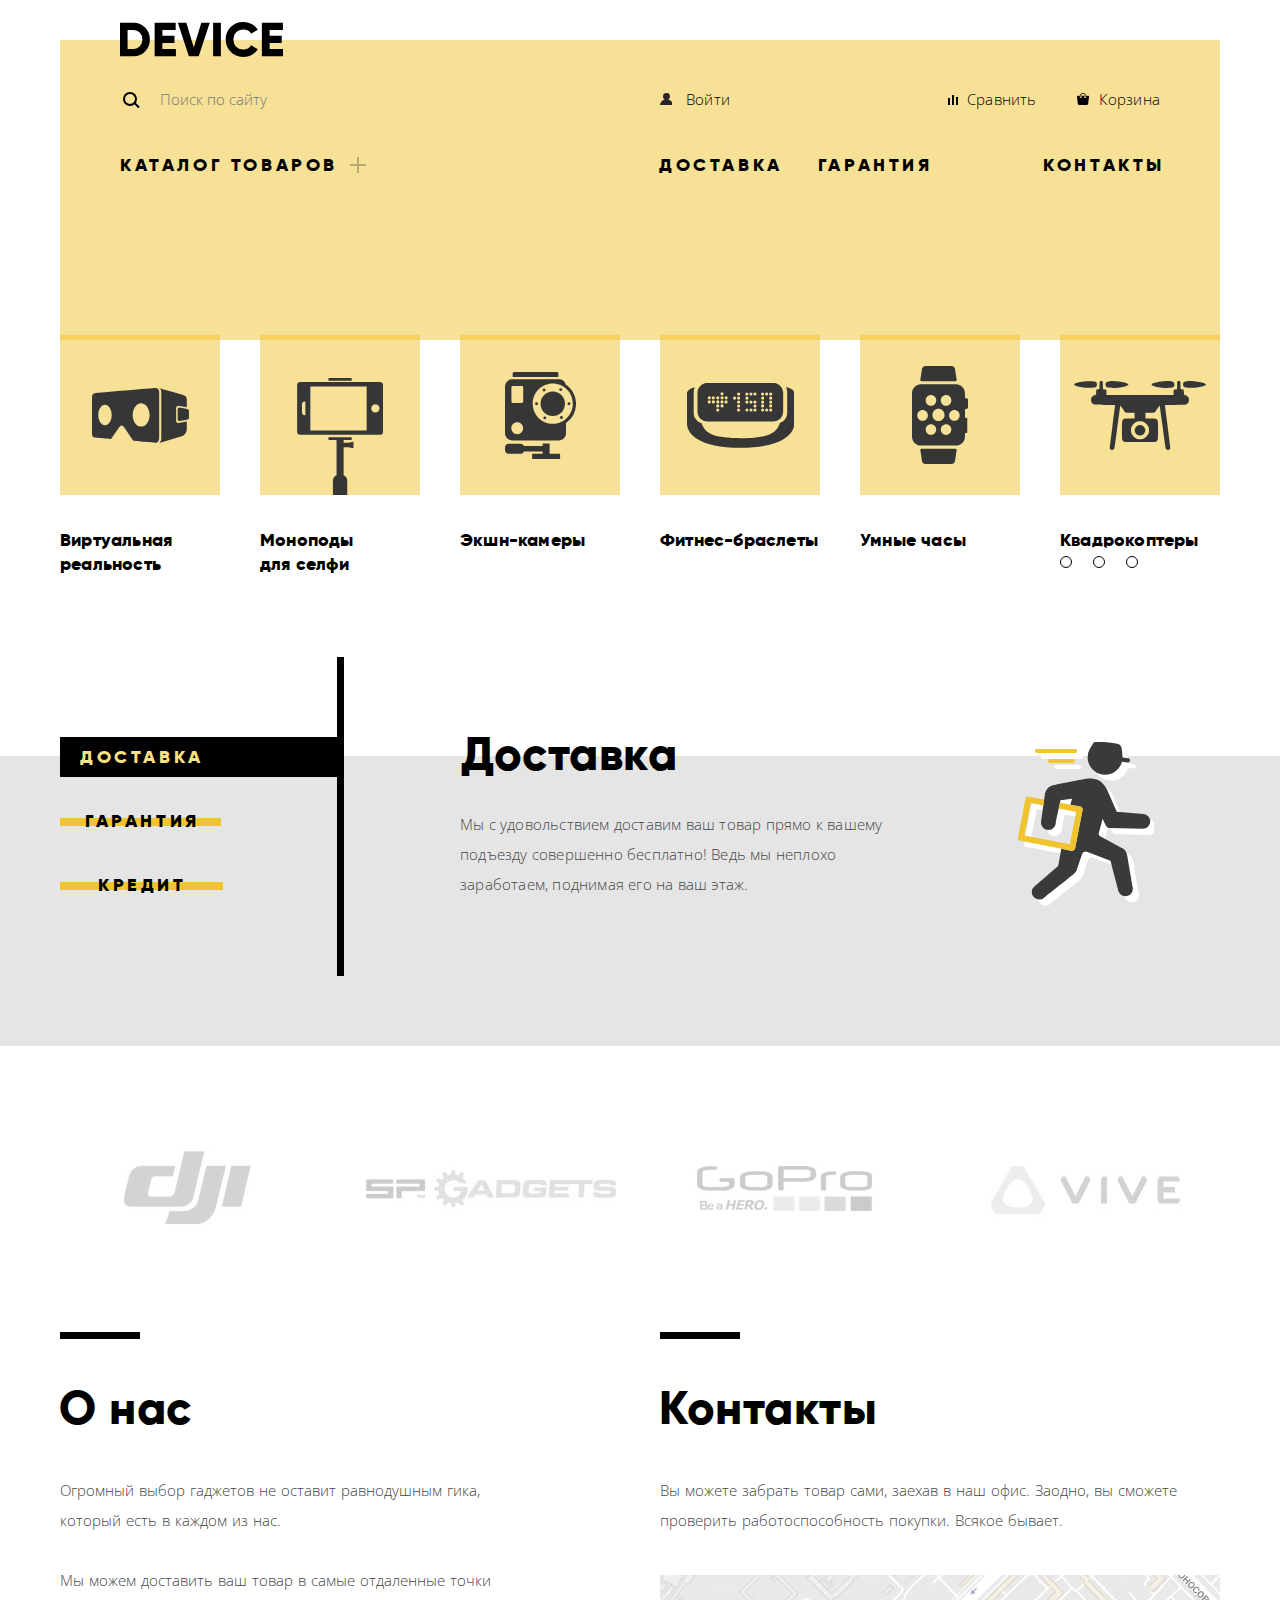
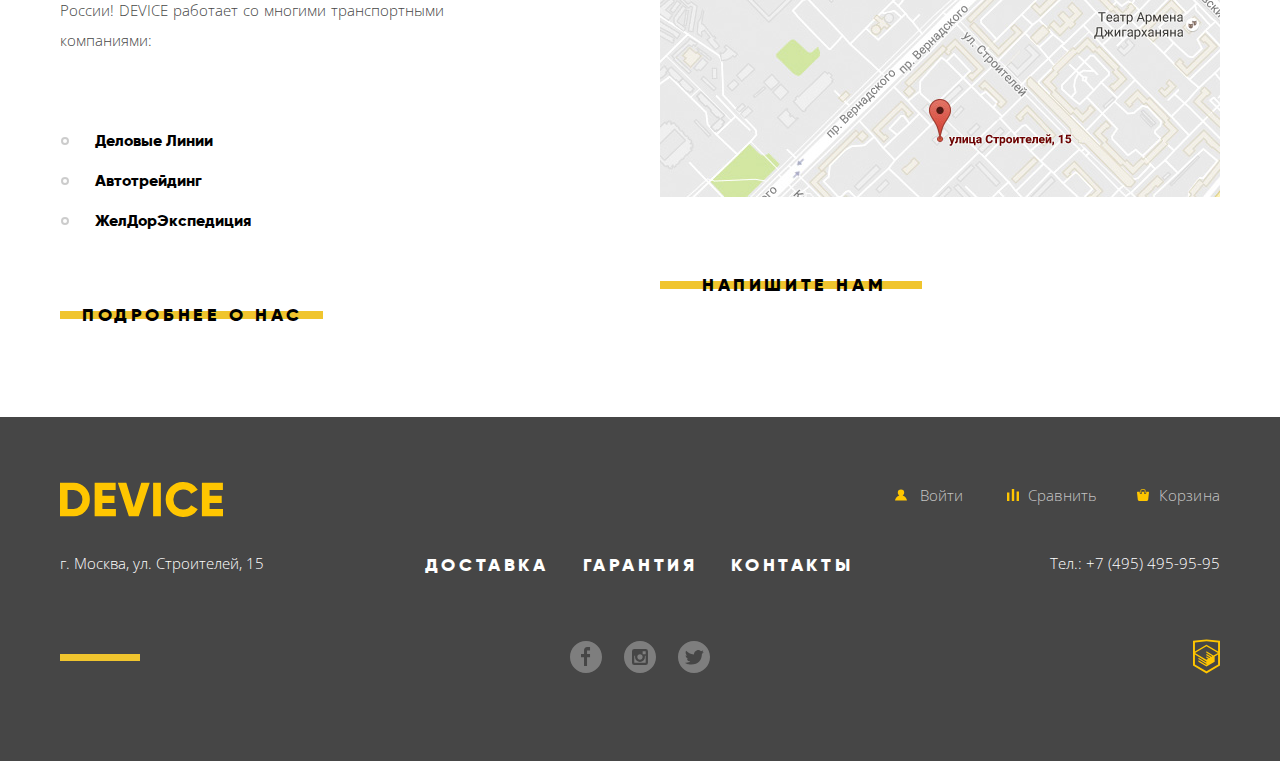
==== index.html @ 61e841ea "Начала делать второй слайдер и сломала первый" ====
<!DOCTYPE html>
<html lang="ru">

<head>
  <meta charset="utf-8">
  <title>HTML Academy: главная страница проекта Девайс</title>
  <link href="https://fonts.googleapis.com/css?family=Open+Sans:300,400&display=swap&subset=cyrillic" rel="stylesheet">
  <link href="css/normalize.css" rel="stylesheet">
  <link href="css/styles.css" rel="stylesheet">
</head>

<body>
  <!-- div-центровщик для удобства стилизации -->
  <div class="layout-container">

    <header class="main-header">
      <nav class="main-navigation">
        <!-- Логотип -->
        <a class="main-header-logo" href="index.html"><img src="img/device.svg" width="163" height="35" alt="Логотип интернет-магазина гаджетов «Девайс»"></a>

        <!-- div-оболочка для удобства стилизации -->
        <div class="navigation-container">

          <!-- Форма поиска -->
          <form class="search-form" action="https://echo.htmlacademy.ru" method="get">
            <label class="visually-hidden" for="search-site">Поиск по сайту</label>
            <input type="search" id="search-site" placeholder="Поиск по сайту">
            <button class="button-search" type="submit">Найти</button>
          </form>

          <!-- Пользовательская навигация -->
          <ul class="user-navigation-header">
            <li class="login-link-header">
                <a class="icon" href="#">Войти</a>
            </li>
            <li class="difference-header">
                <a class="icon" href="#">Сравнить</a>
            </li>
            <li class="purchases-header">
                <a class="icon" href="#">
                  Корзина
                </a>
            </li>
          </ul>
        </div>

        <!-- Навигация по каталогу -->
        <ul class="site-navigation-header drop-down-list">
          <li class="drop-down-point">
            <a href="catalog.html">Каталог товаров</a>
            <ul class="nested-list">
              <li><a href="#">Виртуальная реальность</a></li>
              <li><a href="#">Моноподы для селфи</a></li>
              <li><a href="#">Экшн-камеры</a></li>
              <li><a href="#">Фитнес-браслеты</a></li>
              <li><a href="#">Умные часы</a></li>
              <li><a href="#">Квадрокоптеры</a></li>
            </ul>
          </li>
          <li><a href="#">Доставка</a></li>
          <li><a href="#">Гарантия</a></li>
          <li><a href="#">Контакты</a></li>
        </ul>
      </nav>
    </header>
  </div>


  <main class="container">

      <h1 class="visually-hidden">Интернет-магазина гаджетов «Девайс»</h1>

    <!-- div-центровщик для удобства стилизации -->
    <div class="layout-container ">

<!-- Слайдер специальных предложений -->
<section class="slider-special-offer">
  <h2 class="visually-hidden">Специальные предложения</h2>
  <input class="visually-hidden" type="radio" id="product-1" name="toggle" checked>
  <input class="visually-hidden" type="radio" id="product-2" name="toggle">
  <input class="visually-hidden" type="radio" id="product-3" name="toggle">
  <!-- Переключатели слайдов -->
      <div class="label-controls">
        <label class="slider-controls-item slider-controls-item--1 active" for="product-1"></label>
        <label class="slider-controls-item slider-controls-item--2" for="product-2"></label>
        <label class="slider-controls-item slider-controls-item--3" for="product-3"></label>
      </div>

  <ul class="slider-slides">
      <li class="slider-item">
        <div class="monopod-container">
          <h3 class="visually-hidden">Специальное предложение - монопод</h3>
          <p class="name-offer">
            Делай селфи,<br>
            как Бен Стиллер!
          </p>
          <p>
            Самая длинная палка для селфи доступна в нашем магазине. Восемь (Восемь, Карл!) метров длиной и весом всего 5 килограмм.
          </p>
          <a class="button" href="#">Подробнее</a>
          <table class="table-container">
            <tr class="value">
              <td>8,5 м</td>
              <td>5 кг</td>
              <td>Карбон</td>
            </tr>
            <tr class="identification">
              <td>Длина палки</td>
              <td>Вес палки</td>
              <td>Материал</td>
            </tr>
          </table>
        </div>
          <img src="img/slider-1.png" width="384" height="486" alt="Монопод">
        </li>

        <li class="slider-item">
          <div class="fitness-bracelet-container">
          <h3 class="visually-hidden">Специальное предложение - фитнес-браслет</h3>
          <p class="name-offer">
            Худеем<br>
            правильно!
          </p>
          <p>
            Мотивирующие фитнес-браслеты помогут найти в себе силы не пропускать занятия и соблюдать диету.
          </p>
            <a class="button" href="#">Подробнее</a>
          <table class="table-container">
            <tr class="value">
              <td>48 часов</td>
            </tr>
            <tr class="identification">
              <td>Без подзарядки</td>
            </tr>
          </table>
        </div>
          <img src="img/slider-2.png" width="345" height="485" alt="Фитнес-браслет">
        </li>

        <li class="slider-item">
          <div class="quadcopter-container">
            <h3 class="visually-hidden">Специальное предложение - квадрокоптер</h3>
            <p class="name-offer">
              Порхает как бабочка,
              жалит как пчела!
            </p>
            <p>
              Этот обычный, на первый взгляд, квадрокоптер оснащен мощным лазером, замаскированным под стандартную камеру.
            </p>
              <a class="button" href="#">Подробнее</a>
            <table class="table-container">
              <tr class="value">
                <td>800 м</td>
                <td>50 м</td>
              </tr>
              <tr class="identification">
                <td>Дальность полета</td>
                <td>Радиус поражения</td>
              </tr>
            </table>
          </div>
          <img src="img/slider-3.png" width="526" height="334" alt="Квадрокоптер">
        </li>
      </ul>
      </section>

      <!-- Смысловой блок каталога товаров -->
      <section class="catalog">
        <h2 class="visually-hidden">Каталог товаров</h2>
        <ul class="catalog-list">
          <li>
            <a href="#">
              <h3>Виртуальная реальность</h3>
              <span class="catalog-list-image">
              <img src="img/popular-1.svg" width="97" height="55" alt="Виртуальная реальность">
              </span>
            </a>
          </li>
          <li>
            <a href="#">
            <h3>Моноподы для&nbsp;селфи</h3>
            <span class="catalog-list-image catalog-list-image-monopod">
            <img src="img/popular-2.svg" width="86" height="117" alt="Моноподы для селфи">
            </span>
          </a>
          </li>
          <li>
            <a href="#">
            <h3>Экшн-камеры</h3>
            <span class="catalog-list-image">
            <img src="img/popular-3.svg" width="71" height="87" alt="Экшн-камеры">
            </span>
          </a>
          </li>
          <li>
            <a href="#">
            <h3>Фитнес-браслеты</h3>
            <span class="catalog-list-image">
            <img src="img/popular-4.svg" width="107" height="65" alt="Фитнес-браслеты">
            </span>
          </a>
          </li>
          <li>
            <a href="#">
            <h3>Умные часы</h3>
            <span class="catalog-list-image">
            <img src="img/popular-5.svg" width="56" height="98" alt="Умные часы">
            </span>
          </a>
          </li>
          <li>
            <a href="#">
            <h3>Квадрокоптеры</h3>
            <span class="catalog-list-image">
            <img src="img/poppular-6.svg" width="132" height="69" alt="Квадрокоптеры">
          </span>
          </a>
          </li>
        </ul>
      </section>
    </div>

    <!-- Слайдер предоставляемых услуг -->
    <section class="slider-service-container">
      <!-- div-центровщик для удобства стилизации -->
      <div class="layout-container">

        <h2 class="visually-hidden">Предоставляемые услуги</h2>
        <input class="visually-hidden" type="radio" id="service-1" name="toggle" checked>
        <input class="visually-hidden" type="radio" id="service-2" name="toggle">
        <input class="visually-hidden" type="radio" id="service-3" name="toggle">

        <div class="slider-service">

          <!-- Переключатели слайдов -->
          <div class="slider-buttons">
            <label for="service-1">
              <button class="button button-delivery active">
                Доставка
              </button>
            </label>
            <label for="service-2">
              <button class="button button-warranty">
                Гарантия
              </button>
            </label>
            <label for="service-3">
              <button class="button button-credit">
                Кредит
              </button>
            </label>
          </div>

          <ul class="slider-list">
            <li class="slide-service-item" id="slide1">
              <div>
                <h3>Доставка</h3>
                <p>
                  Мы с удовольствием доставим ваш товар прямо к вашему подъезду совершенно бесплатно! Ведь мы неплохо заработаем, поднимая его на ваш этаж.
                </p>
              </div>
              <img src="img/delivery.svg" width="136" height="164" alt="Доставка">
            </li>

            <li class="slide-service-item" id="slide2">
              <div>
              <h3>Гарантия</h3>
              <p>
                Если из-за возгорания купленного у нас товара у вас сгорит дом — не переживайте, мы выдадим вам новый.<br>
                Товар, не дом, конечно же.
              </p>
              </div>
              <img src="img/warranty.svg" width="171" height="194" alt="Гарантия">
            </li>

            <li class="slide-service-item" id="slide3">
              <div>
              <h3>Кредит</h3>
              <p>
                Залезть в долговую яму стало проще! Кредитные консультанты подберут для вас наиболее выгодные условия кредита. Выгодные для нашего банка, разумеется.
              </p>
              </div>
              <img src="img/credit.svg" width="156" height="186" alt="Кредит">
            </li>
          </ul>
        </div>

      </div>
    </section>

      <!-- div-центровщик для удобства стилизации -->
      <div class="layout-container">
      <!-- Смысловой блок "Логотипы" -->
      <section class="logotypes">
        <h2 class="visually-hidden">Логотипы компаний</h2>
        <ul class="logotypes-list">
          <li>
            <a href="https://www.dji.com/ru"><img src="img/logo-1.jpg" width="260" height="100" alt="Логотип DJI"></a>
          </li>
          <li>
            <a href="http://www.sp-gadgets.com/"><img src="img/logo-2.jpg" width="260" height="100" alt="Логотип SP Gadgets"></a>
          </li>
          <li>
            <a href="https://gopro.com"><img src="img/logo-3.jpg" width="260" height="100" alt="Логотип GoPro"></a>
          </li>
          <li>
            <a href="https://www.vive.com"><img src="img/logo-4.jpg" width="260" height="100" alt="Логотип VIVE"></a>
          </li>
        </ul>
      </section>

        <!-- Смысловой блок "О нас" -->
        <div class="about-us_contacts">
          <section class="about-us">
            <h2>О нас</h2>
            <p>
              Огромный выбор гаджетов не оставит равнодушным гика, который есть в каждом из нас.
            </p>
            <p class="second-paragraph">
              Мы можем доставить ваш товар в самые отдаленные точки России! DEVICE работает со многими транспортными компаниями:
            </p>
            <ul class="carrier-companies">
              <li><a href="https://www.dellin.ru/">Деловые Линии</a></li>
              <li><a href="http://autotrading.ru/">Автотрейдинг</a></li>
              <li><a href="https://www.jde.ru/">ЖелДорЭкспедиция</a></li>
            </ul>
            <a class="button" href="info.html">Подробнее о нас</a>
          </section>

          <!-- Смысловой блок "Контакты" -->
          <section class="contacts">
            <h2>Контакты</h2>
            <p>
              Вы можете забрать товар сами, заехав в наш офис. Заодно, вы сможете проверить работоспособность покупки. Всякое бывает.
            </p>
            <p class="map">
              <a href="#"><img src="img/map.jpg" width="560" height="222" alt="Адрес местоположения интернет-магазина гаджетов «Девайс»: ул. Строителей, д.15"></a>
            </p>
            <a class="button modal-button" href="#">Напишите нам</a>
          </section>
      </div>
  </div>
  </main>

  <footer class="main-footer">
    <!-- div-центровщик для удобства стилизации -->
    <div class="layout-container ">

    <!-- div-оболочка для удобства стилизации -->
    <div class="logo-user-navigation">

      <!-- Логотип -->
      <a class="main-footer-logo" href="index.html">
        <svg xmlns="http://www.w3.org/2000/svg" width="163" height="35" viewBox="0 0 163 35" fill="#ffc600">
    <defs>
        <style>
            .cls-1{fill-rule:evenodd}
        </style>
    </defs>
    <path id="_-e-logo" d="M-.151.702v33.6h13.532a15.72 15.72 0 0 0 11.72-4.824 16.458 16.458 0 0 0 4.712-11.976 16.458 16.458 0 0 0-4.712-11.976A15.723 15.723 0 0 0 13.381.702H-.151zM7.582 26.91V8.091h5.8a8.646 8.646 0 0 1 6.5 2.568 9.407 9.407 0 0 1 2.489 6.84 9.406 9.406 0 0 1-2.489 6.84 8.642 8.642 0 0 1-6.5 2.568h-5.8zm34.8-5.952h12.082v-7.3H42.378V8.091h13.291V.702H34.645v33.6H55.91V26.91H42.378v-5.952zm36.343 13.344L89.744.702h-8.458l-7.491 24.72L66.304.702h-8.457l11.019 33.6h9.859zm14.4 0h7.733V.702h-7.733v33.6zm38.615-1.416a15.506 15.506 0 0 0 6.041-5.688l-6.67-3.84a7.482 7.482 0 0 1-3.165 3.024 9.87 9.87 0 0 1-4.664 1.1 9.595 9.595 0 0 1-7.177-2.736 9.909 9.909 0 0 1-2.682-7.248 9.909 9.909 0 0 1 2.682-7.248 9.595 9.595 0 0 1 7.177-2.736 9.897 9.897 0 0 1 4.639 1.08 7.592 7.592 0 0 1 3.19 3.048l6.67-3.84a15.873 15.873 0 0 0-6.09-5.688 17.42 17.42 0 0 0-8.409-2.088c-9.779-.272-17.797 7.691-17.591 17.472-.208 9.781 7.809 17.747 17.588 17.476a17.52 17.52 0 0 0 8.458-2.088zm17.881-11.928h12.082v-7.3h-12.085V8.091h13.29V.702h-21.023v33.6h21.265V26.91h-13.532v-5.952z" class="cls-1" data-name="-e-logo"/>
</svg>
      </a>

      <!-- Пользовательская навигация -->
      <ul class="user-navigation-footer">
        <li class="login-link-footer">
            <a class="log-in" href="#">
              <svg class="user-navigation-svg login-svg" xmlns="http://www.w3.org/2000/svg" width="12" height="12" viewBox="0 0 13 12" fill="#ffc600">
            <path fill="#ffc600" d="M.032 12h12.937c-.163-2.643-2.074-4.837-4.671-5.543a3.47 3.47 0 0 0 1.687-2.972 3.485 3.485 0 0 0-6.97 0c0 1.264.68 2.361 1.688 2.972C2.106 7.163.194 9.357.032 12z"/>
              </svg>
              Войти
            </a>
        </li>
        <li class="difference-footer">
            <a class="icon" href="#">
              <svg class="user-navigation-svg" xmlns="http://www.w3.org/2000/svg" width="12" height="12" viewBox="0 0 10 10" fill="#ffc600">
            <path d="M8 2h1.984v8H8zM0 3h1.984v7H0zM4 0h2v10H4z"/>
              </svg>
              Сравнить
            </a>
        </li>
        <li class="purchases-footer">
            <a class="icon" href="#">
              <svg class="user-navigation-svg" xmlns="http://www.w3.org/2000/svg" width="12" height="12" viewBox="0 0 12 12" fill="#ffc600">
              <path d="M11.864 3.017a.429.429 0 0 0-.327-.154H9.225V4.09c0 .563-.484 1.022-1.08 1.022-.594 0-1.078-.458-1.078-1.022V2.863H4.909V4.09c0 .563-.485 1.022-1.08 1.022-.595 0-1.078-.458-1.078-1.022V2.863H.438a.43.43 0 0 0-.327.154.472.472 0 0 0-.108.358l.776 7.134c.015.806.642 1.455 1.411 1.455h7.595c.77 0 1.396-.649 1.411-1.455l.776-7.134a.476.476 0 0 0-.108-.358z"/>
              <path d="M3.829 4.499c.239 0 .433-.184.433-.409V1.84c0-.632.672-1.022 1.295-1.022h1.079c.655 0 1.078.401 1.078 1.022v2.25c0 .225.194.409.431.409.239 0 .433-.184.433-.409V1.84C8.577.773 7.761 0 6.636 0H5.557c-1.19 0-2.159.826-2.159 1.84v2.25c0 .225.194.409.431.409z"/>
              </svg>
              Корзина
            </a>
        </li>
      </ul>
    </div>

    <!-- div-оболочка для удобства стилизации -->
    <div class="address-site-navigation-call">

      <!-- Адрес организации -->
      <address class="address">
        г. Москва, ул. Строителей, 15
      </address>

      <!-- Навигация по каталогу -->
      <ul class="site-navigation-footer">
        <li><a href="#">Доставка</a></li>
        <li><a href="#">Гарантия</a></li>
        <li><a href="#">Контакты</a></li>
      </ul>

      <!-- Телефон организации -->
      <p class="call">
        <a href="tel:+74954959595">Тел.: +7 (495) 495-95-95</a>
      </p>
    </div>

    <!-- div-оболочка для удобства стилизации -->
    <div class="social-copyright">
      <!-- Социальные сети -->
      <div class="footer-social">
        <ul class="footer-social-list">
          <li><a class="social-button" href="#"><img src="img/fb.svg" width="32" height="32" alt="Facebook"></a></li>
          <li><a class="social-button" href="#"><img src="img/inst.svg" width="32" height="32" alt="Instagram"></a></li>
          <li><a class="social-button" href="#"><img src="img/tw.svg" width="32" height="32" alt="Twitter"></a></li>
        </ul>
      </div>

      <!-- Ссылка на HTML Academy -->
  <a class="footer-htmlacademy" href="https://htmlacademy.ru/intensive/htmlcss">
      <svg xmlns="http://www.w3.org/2000/svg" width="27" height="35" viewBox="0 0 26.943 34.09" fill="#ffc600">
        <path d="M13.62.017L13.472 0 0 1.412v24.661l13.473 8.017 13.43-7.99.042-.025V1.412L13.62.017zm11.399 12.11L13.495 5.334l-.001-.104-.087.05-.088-.056v.109L1.925 12.118V3.147l11.548-1.212L25.02 3.147v8.98zm-11.614-5.34L24.923 13.5l-4.479 2.64-7.093-4.221-.014 1.415 5.904 3.513-.86.507-5.03-2.992-.014 1.415 3.827 2.275-.782.523-3.031-1.787-.014 1.413 1.853 1.091-1.8 1.081-11.356-6.751 11.371-6.835zm-11.48 8.34l11.411 6.791.016 1.044-7.942-4.728-.015 1.416 7.979 4.795.018 1.076-7.973-4.74-.013 1.414 8.021 4.822.046.025 8.143-4.872-.011-5.177 3.415-2.036v10.021L13.472 31.85 1.925 24.979v-9.852z"/>
    </svg>
  </a>
</div>

</div>
</footer>

<!-- Форма модального окна (Обратная связь) -->
<section class="modal modal-write-us">
  <h2 class="visually-hidden">Обратная связь</h2>
  <form action="https://echo.htmlacademy.ru" method=post>

    <!-- div-контейнер для удобства стилизации -->
    <div class="container-name-email">
      <p class="user-name">
        <label for="write-name">
          Ваше имя:
        </label>
        <input  class="user-name-modal" type="text" name="user-name" id="write-name" placeholder="Имя Фамилия">
      </p>
      <p class="email">
        <label for="write-email">
          Ваш e-mail:
        </label>
        <input class="email-modal" type="email" name="email" id="write-email" placeholder="email@example.com">
      </p>
    </div>

    <p class="message">
      <label for="write-message">
        Текст письма:
      </label>
        <textarea class="message-to-us" name="message" id="write-message" rows="7" cols="50" placeholder="В свободной форме"></textarea>
    </p>

    <button class="button" type="submit">Отправить</button>
  </form>
  <button class="modal-close" type="button">Закрыть</button>
</section>

<!-- Форма модального окна (Карта) -->
<section class="modal modal-map">
  <h2 class="visually-hidden">Как до нас добраться</h2>
    <iframe src="https://www.google.com/maps/embed?pb=!1m18!1m12!1m3!1d2249.1123749473677!2d37.527429316086916!3d55.68703400452979!2m3!1f0!2f0!3f0!3m2!1i1024!2i768!4f13.1!3m3!1m2!1s0x46b54cf65f5c8955%3A0x694710ccd55501e!2z0YPQuy4g0KHRgtGA0L7QuNGC0LXQu9C10LksIDE1LCDQnNC-0YHQutCy0LAsIDExOTMxMQ!5e0!3m2!1sru!2sru!4v1560695525109!5m2!1sru!2sru" width="960" height="559" style="border:0" allowfullscreen>
    </iframe>
  <button class="modal-close" type="button">Закрыть</button>
</section>

<script src="js/script.js"></script>

</body>

</html>
---- css/styles.css ----
/* Подключение нестандартных шрифтов */
@font-face {
  font-family: 'Gilroy';
  font-weight: 800;
  font-style: normal;
  src: local('Gilroy'),
       url('../fonts/gilroyextrabold.woff2') format('woff2'),
       url('../fonts/gilroyextrabold.woff') format('woff');
}

@font-face {
  font-family: 'Gilroy';
  font-weight: 300;
  font-style: normal;
  src: local('Gilroy'),
       url('../fonts/gilroylight.woff2') format('woff2'),
       url('../fonts/gilroylight.woff') format('woff');
}

/* Сеточная стилизация шапки сайта */
.layout-container {
  position: relative;

  margin: 0 auto;
  padding: 0 20px;

  width: 1160px;
}

/* Стилизация градиента */
.main-catalog {
  position: relative;
}

.main-catalog:before {
  content: '';

  display: block;
  position: absolute;
  top: 0px;
  left: 0;
  z-index: -1;

  height: 100%;
  width: 36.7%;

  background-image: linear-gradient(to bottom, #d9d9d9 0%, #d9d9d9 71px, #ebebeb 71px, #ebebeb 100%);
}

.main-catalog:after {
  content: '';

  display: block;
  position: absolute;
  top: 0px;
  left: 36.7%;
  z-index: -1;

  height: 71px;
  width: 63.3%;

  background: #ebebeb;
}

.main-header {
  margin-top: 40px;

  background-color: rgba(94%, 77%, 18%, 0.5);
}

.main-navigation {
  position: relative;

  padding-top: 36px;
  padding-left: 60px;
  padding-right: 55px;
}

/* Сеточная стилизация логотипа */
.main-header-logo {
  position: absolute;
  top: -18px;

  width: 163px;
  height: 35px;
}

.navigation-container {
  display: flex;
  justify-content: space-between;
  align-items: baseline;
}

/* Сеточная стилизация формы поиска */
.search-form {
  position: relative;

  display: flex;
  justify-content: space-between;
  align-items: baseline;

  margin-right: 76px;
  margin-bottom: 31px;
}

.search-form::before {
  position: absolute;
  top: 16px;
  left: 3px;

  content: "";

  width: 10px;
  height: 10px;
  border: 2px solid #000000;

  border-radius: 50%;
}

.search-form::after {
  position: absolute;
  top: 28px;
  left: 13px;

  content: "";

  width: 7px;
  height: 2px;
  background-color: #000000;

  transform: rotate(45deg);
}

.search-form input[type="search"] {
  display: inline-block;
  vertical-align: baseline;

  padding: 6px 0 6px 40px;

  width: 355px;
  height: 44px;
}

.search-form:focus-within .button-search {
visibility: visible;
}

/* Сеточная стилизация пользовательской навигации */
.user-navigation-header {
  display: inline-flex;
  justify-content: flex-start;

  width: 509px;

  margin: 0;
  padding: 0;

  list-style: none;
}

.difference-header {
  margin-right:auto;
}

.login-link-header {
  margin-right: 207px;
}

.catalog-header {
  margin: 0;
}

.catalog-header .log-out {
  padding-left: 15px;
}

.user-navigation-header .log-out {
  margin-right: 53px;
}

.purchases-header {
  margin-right: 5px;
}

.user-navigation-header li {
  position: relative;
}

.user-navigation-header a {
  padding-left: 30px;
}

.login-link-header::before {
  position: absolute;
  top: 9px;
  left: 4px;

  content: "";

  width: 12px;
  height: 12px;

  background-image: url("../img/user.svg");
  background-repeat: no-repeat;
  background-position: 0 0;
}

.difference-header::before {
  position: absolute;
  top: 11px;
  left: 11px;

  content: "";

  width: 12px;
  height: 12px;

  background-image: url("../img/compare.svg");
  background-repeat: no-repeat;
  background-position: 0 0;
}

.purchases-header::before {
  position: absolute;
  top: 9px;
  left: 8px;

  content: "";

  width: 12px;
  height: 12px;

  background-image: url("../img/cart.svg");
  background-repeat: no-repeat;
  background-position: 0 0;
}

/* Сеточная стилизация навигации по каталогу */
.site-navigation-header {
  display: flex;
  justify-content: flex-start;

  margin: 0;
  padding: 0;
  padding-bottom: 50px;

  list-style: none;
}

.drop-down-list {
  padding-bottom: 163px;
}

.site-navigation-header > li:first-child:hover .nested-list {
  display: flex;
}

.site-navigation-header > li {
  position: relative;
}

.site-navigation-header > li:nth-child(1) {
  margin-right: 291px;
}

.site-navigation-header > li:nth-child(2) {
  margin-right: 35px;
}

.site-navigation-header > li:nth-child(4) {
  margin-left: auto;
}

.drop-down-point {
  position: relative;

  display: inline-block;
  vertical-align: baseline;

  padding-right: 30px;
}

.drop-down-point::before {
  position: absolute;
  top: 11px;
  left: 230px;

  content: "";

  width: 16px;
  height: 2px;

  background-color: #b8a974;

  cursor: pointer;
}

.drop-down-point::after {
  position: absolute;
  top: 11px;
  left: 230px;

  content: "";

  width: 16px;
  height: 2px;

  background-color: #b8a974;
  transform: rotate(90deg);

  cursor: pointer;
}

/* Сеточная стилизация вложенного списка навигации каталога товаров*/
.nested-list {
  position: absolute;
  z-index: 6;

  display: none;
  flex-direction: column;
  align-items: flex-start;
  align-content: flex-start;
  flex-wrap: wrap;

  height: 110px;
  width: 1160px;

  margin: 0;
  margin-left: -60px;
  padding: 0;
  padding-top: 20px;
  padding-bottom: 33px;
}

.nested-list a {
  display: block;
}

.nested-list li {
  margin-left: 60px;

  width: 200px;
}

.nested-list li:nth-child(1),
.nested-list li:nth-child(2),
.nested-list li:nth-child(3) {
  margin-right: -21px;
}

.nested-list li:nth-child(4),
.nested-list li:nth-child(5) {
  margin-right: -60px;
}

.nested-list li:nth-child(6)  {
  height: 100px;
}

/* Сеточная стилизация первого слайдера главной страницы*/
.slider-special-offer {
  position: relative;

  background-color: #ffffff;
}

.slider-slides {
  padding: 0;
  margin: 0;

  list-style: none;
}

.slider-item {
  display: none;

  height: 486px;
  width: 1160px;

  position: relative;
  top: -110px;
}

.slider-item:nth-child(1) img {
  order: -1;
  flex-shrink: 0;

  padding-left: 90px;
  padding-right: 125px;
}

.slider-item:nth-child(2) img {
  order: -1;
  flex-shrink: 0;

  padding-left: 90px;
  padding-right: 139px;
}

.slider-item:nth-child(3) img {
  position: relative;
  top: 63px;
  order: -1;
  flex-shrink: 0;

  width: 526px;
  height: 334px;
  padding-left: 14px;
  padding-right: 42px;
}

.label-controls {
  position: absolute;
  top: 206px;
  right: 41px;
  z-index: 8;

  width: 160px;
  height: 18px;

  text-align: center;
  font-size: 0;
}

.label-controls label {
  position: relative;

  display: inline-block;
  vertical-align: baseline;
  width: 16px;
  height: 16px;

  border-radius: 50%;
  cursor: pointer;

  padding: 8px;
  margin-right: 1px;

  background-color: #ffffff;
}

.label-controls label::after {
  position: absolute;
  top: 10px;
  left: 10px;
  z-index: 1;

  content: "";

  width: 10px;
  height: 10px;

  background: #ffffff;
  border: 1px solid #000000;
  border-radius: 50%;
}

.label-controls .label::before {
  position: absolute;
  top: 13px;
  right: 13px;
  z-index: 2;

  content: "";

  width: 4px;
  height: 4px;

  border-radius: 50%;
  border: 1px solid #000000;
  transform: scale(0.8);
  cursor: pointer;
}

#product-1:checked ~ .slider-slides .slider-item.slider-item:nth-child(1) {
  display: flex;
}

#product-2:checked ~ .slider-slides .slider-item.slider-item:nth-child(2) {
  display: flex;
}

#product-3:checked ~ .slider-slides .slider-item.slider-item:nth-child(3) {
  display: flex;
}

#product-1:checked ~ .label-controls .slider-controls-item--1::before,
#product-2:checked ~ .label-controls .slider-controls-item--2::before,
#product-3:checked ~ .label-controls .slider-controls-item--3::before {
  position: absolute;
  top: 13px;
  right: 13px;
  z-index: 2;

  content: "";

  width: 4px;
  height: 4px;

  border-radius: 50%;
  border: 1px solid #000000;
  transform: scale(0.8);
  cursor: pointer;
}

.name-offer {
  position: relative;
  top: 30px;
  z-index: 1;

  margin-bottom: 50px;
}

.name-offer::before {
  position: absolute;
  top: -41px;

  content: "";

  width: 100px;
  height: 7px;

  background-color: #ffffff;
}

.name-offer::after {
  position: absolute;
  top: -92px;
  left: 330px;
  z-index: -1;

  content: "01";

  font-family: 'Gilroy', Arial, sans-serif;
  font-size: 179px;
  line-height: 179px;
  letter-spacing: 1.8px;
  font-weight: 800;
  color: #ffffff;
}

.slider-item:nth-child(1) .name-offer::after {
  content: "01";
}

.slider-item:nth-child(2) .name-offer::after {
  content: "02";
}

.slider-item:nth-child(3) .name-offer::after {
  content: "03";
}

.name-offer + p {
  margin-bottom: 51px;
}

.monopod-container {
  padding-left: 1px;
  padding-right: 74px;
}

.fitness-bracelet-container {
  padding-left: 26px;
  padding-right: 104px;
}

.quadcopter-container {
  padding-left: 18px;
  padding-right: 12px;
}

/* Сеточная стилизация таблицы слайдера */
.table-container {
  margin: 0;
  margin-top: 55px;
  padding: 0;

  border-collapse: collapse;
}

.table-container td {
  padding-right: 76px;
}

.table-container td:last-child {
  padding-top: 5px;
  padding-right: 0;
}

.fitness-bracelet-container .table-container {
  margin-top: 53px;
}

.quadcopter-container .table-container td:first-child {
  padding-right: 45px;
}

.quadcopter-container .table-container td:last-child {
  padding-top: 2px;
}

.quadcopter-container .identification td {
  padding-top: 5px;
}

.quadcopter-container .identification td:last-child {
  padding-top: 7px;
}

/* Сеточная стилизация блока каталога товаров */
.catalog {
  position: relative;
  top: -5px;
}

.catalog-list {
  display: flex;
  flex-wrap: wrap;

  margin: 0;
  margin-bottom: 120px;
  padding: 0;
}

.catalog-list li {
  margin-right: 40px;
  margin-bottom: 80px;
}

.catalog-list li:nth-child(6n) {
  margin-right: 0;
}

.catalog-list a {
  display: flex;
  flex-wrap: wrap;

  width: 160px;

  margin-bottom: -43px;
}

.catalog-list h3 {
  order: 1;
}

.catalog-list-image {
  display: inline-flex;
  justify-content: center;
  align-items: center;

  margin-bottom: 15px;

  width: 160px;
  height: 160px;

  background-color: rgba(94%, 77%, 18%, 0.5);
}

.catalog-list-image-monopod {
  align-items: flex-end;
}

.catalog-list-image:hover {
  background-color: #f0c52e;
}

.catalog-list-image:active {
  background-color: #f0c52e;
}

.catalog-list-image:active img {
  opacity: 0.3;
}

.catalog-list li:active h3 {
  opacity: 0.3;
}

/* Сеточная стилизация cлайдера предоставляемых услуг */
.slider-service-container {
  background-color: #e5e5e5;
}

.slider-service {
  display: flex;
  align-items: flex-start;

  padding-bottom: 43px;
  margin-bottom: 93px;
}

/* Сеточная стилизация кнопок */
.slider-buttons {
  position: relative;
  top: -19px;

  width: 284px;

  margin-right: 117px;
}

.slider-buttons::after {
  position: absolute;
  top: -80px;
  left: 277px;

  content: "";

  width: 7px;
  height: 319px;
  background-color: #000000;
}

.slider-buttons .button {
  display: block;

  padding: 8px 20px;
  margin-bottom: 24px;
}

.slider-buttons .button-warranty {
  padding-left: 25px;
  padding-right: 21px;
}

.slider-buttons .button-credit {
  padding-left: 38px;
  padding-right: 36px;
}

.button-delivery:active {
  padding-right: 133px;
}

.button-warranty:active {
  padding-right: 138px;
}

.button-credit:active {
  padding-right: 152px;
}

/* Сеточная стилизация содержимого слайдера */
.slider-list {
  width: 700px;

  margin: 0;
  padding: 0;
}

.slide-service-item {
  position: relative;

  display: none;
}

.slide-service-item:nth-child(1) {
  display: flex;
}

/* #service-1:checked ~ .slider-service #slide1 {
  display: flex;
}

#service-2:checked ~ .slider-service #slide2 {
  display: flex;
}

#service-3:checked ~ .slider-service #slide3 {
  display: flex;
} */

/* #service-1:checked ~ .slider-service label[for="service-1"] .button-delivery:active {
  padding-right: 133px;
}

#service-1:checked ~ .slider-service label[for="service-2"] .button-warranty:active {
  padding-right: 138px;
}

#service-1:checked ~ .slider-service label[for="service-3"] .button-credit:active {
  padding-right: 152px;
} */

.slider-list div {
  position: relative;
  top: -73px;

  margin: 0;
  padding: 0;
}

.slide-service-item:nth-child(1) p {
  position: relative;
  top: -16px;

  margin-left: -1px;
  padding-right: 250px;
}

.slide-service-item:nth-child(2) p {
  position: relative;
  top: -16px;

  margin-left: -1px;
  padding-right: 250px;
}

.slide-service-item:nth-child(3) p {
  position: relative;
  top: -16px;

  margin-left: -1px;
  padding-right: 270px;
}

.slide-service-item:nth-child(1) img {
  position: absolute;
  top: -14px;
  right: 7px;
}

.slide-service-item:nth-child(2) img {
  position: absolute;
  top: -39px;
  right: -12px;
}

.slide-service-item:nth-child(3) img {
  position: absolute;
  top: -39px;
  right: 11px;
}

/* Сеточная стилизация блока "Логотипы" */
.logotypes {
  margin-bottom: 100px;
}

.logotypes-list {
  display: flex;
  justify-content: space-between;

  margin: 0;
  padding: 0;
}

/* Сеточная стилизация блоков "О нас" и "Контакты" */
.about-us_contacts {
  display: flex;
  justify-content: space-between;

  margin-bottom: 90px;
}

.about-us_contacts h2 {
  position: relative;

  margin-left: -1px;
  margin-bottom: 43px;
}

.about-us_contacts h2::before {
  position: absolute;
  top: -52px;
  left: 1px;

  content: "";

  width: 80px;
  height: 7px;

  background-color: #000000;
}

.about-us {
  position: relative;

  width: 480px;
}

.contacts {
  position: relative;

  width: 560px;
}

.about-us p {
  padding-right: 20px;
  padding-bottom: 15px;
}

.about-us .second-paragraph {
  padding-right: 0;
  margin-bottom: 51px;
}

.about-us .button {
  padding-left: 22px;
  padding-right: 20px;
}

.contacts .button {
  padding-right: 36px;
}

.carrier-companies {
  margin: 0;
  margin-bottom: 62px;
  padding: 0;
  padding-left: 35px;
}

.carrier-companies li {
  position: relative;
}

.carrier-companies li::before {
  position: absolute;
  top: 16px;
  left: -34px;

  width: 4px;
  height: 4px;
  border-radius: 50%;

  content: "";

  border: 2px solid rgba(0, 0, 0, 0.2);
}

.contacts p {
  margin-bottom: 40px;
}

.contacts .map {
  padding-bottom: 27px;
}

/* Сеточная стилизация заголовка страницы каталога */
.page-title {
  padding-left: 60px;
  padding-top: 5px;

  margin-bottom: 24px;
}

/* Сеточная стилизация "хлебных крошек" страницы каталога */
.breadcrumbs {
  display: flex;

  margin: 0;
  padding: 0;
  padding-left: 60px;
  margin-bottom: 45px;
}

.breadcrumbs li {
  position: relative;

  padding-right: 35px;
}

.breadcrumbs li:last-child {
  padding-right: 0;
  padding-left: 5px;
}

.breadcrumbs a:hover {
  color: rgba(0, 0, 0, 0.6);
}

.breadcrumbs a:active {
  color: rgba(0, 0, 0, 0.1);
}

.breadcrumbs a::before {
  position: absolute;
  top: 7px;
  right: 16px;
  z-index: 2;

  width: 10px;
  height: 10px;

  content: "";

  background-color: #ffffff;
}

.breadcrumbs li:first-child a::before {
  right: 20px;
}

.breadcrumbs a::after {
  position: absolute;
  top: 0;
  right: 4px;
  z-index: 1;

  content: "";

  width: 24px;
  height: 24px;

  background-color: #ffffff;
  box-shadow: 1px 1px 0 4px #000000;
  border-radius: 50px 0 0 0;
  transform: rotate(-45deg) scale(0.17);
}

.breadcrumbs li:first-child a::after {
  right: 8px;
}


/* Общая сеточная стилизация фильтров страницы каталога */
.filters {
  width: 201px;
}

.filters legend {
  position: relative;

  margin-bottom: 35px;
}

.filters legend::before {
  position: absolute;
  top: -12px;
  left: 1px;

  content: "";
  width: 200px;
  height: 2px;
  background-color: #000000;
}

.filters ul {
  margin: 0;
  padding: 0;
}

.filters fieldset {
  margin: 0;
  margin-left: -2px;
  margin-bottom: 40px;
  padding: 0;

  border: none;
}

.filters .color {
  margin-bottom: 44px;
}

.filters .bluetooth {
  margin-bottom: 30px;
}

.filter-button {
  position: relative;
  left: -4px;
}

.color .color-list {
  margin: 0;
  padding: 0;
}

.filter-option label {
  position: relative;
  top: 1px;
  left: 43px;

  display: block;

  cursor: pointer;
}

.filter-input-checkbox + label::before {
  position: absolute;
  top: 8px;
  left: -42px;

  content: "";

  width: 19px;
  height: 19px;

  border: 2px solid #000000;
  border-radius: 10%;
}

.filter-input-checkbox:checked + label::after {
  position: absolute;
  top: 8px;
  left: -42px;

  content: "";

  width: 30px;
  height: 30px;

  background-image: url("../img/checkbox-on.svg");
  background-repeat: no-repeat;
  background-position: 0 0;
}

.filter-input-checkbox:checked.filter-input-checkbox + label::before {
  visibility: hidden;
}

.filter-option input:focus + label::before,
.filter-option input:hover + label::before,
.filter-option input:focus + label::after,
.filter-option input:hover + label::after,
.filter-input-checkbox:disabled + label,
.filter-input-checkbox:disabled + label::before,
.filter-input-checkbox:checked:disabled + label::after,
.filter-input-radio:disabled + label,
.filter-input-radio:disabled + label::before,
.filter-input-radio:checked:disabled + label::after {
  opacity: 0.6;
}

.filter-option input + label::before,
.filter-option input:focus:active + label::before,
.filter-option input:active + label::before,
.filter-option input:focus:active + label::after,
.filter-option input:active + label::after {
  opacity: 1;
}

.filter-input-radio + label::before {
  content: "";

  position: absolute;
  top: 7px;
  left: -42px;

  width: 18px;
  height: 18px;

  border: 4px solid #000000;
  border-radius: 50%;
}

.filter-input-radio:checked + label::after {
  content: "";

  position: absolute;
  top: 15px;
  left: -34px;

  width: 10px;
  height: 10px;

  background-color: #000000;
  border-radius: 50%;
}

/* Сеточная стилизация фильтра по критериям товара страницы каталога */
.filters-name {
  display: block;

  margin: 0;
  margin-bottom: 82px;
  padding: 23px 0;
}

/* Сеточная стилизация фильтра выбора стоимости страницы каталога */
.range-controls {
  position: relative;

  margin-bottom: 10px;

  background-color: #ebebeb;
}

.range-controls .scale {
  width: 196px;
  height: 2px;

  padding-left: 5px;

  background: #dbdbdb;
}

.range-controls .bar {
  width: 55%;
  height: 2px;

  background: #91c92f;
}

.range-controls .toggle {
  position: absolute;
  top: -10px;
  left: 0;

  width: 4px;
  height: 4px;
  padding: 0;

  border: 8px solid #ffffff;
  border-radius: 50%;
  background-color: #ababab;
  box-shadow: 0 2px 1px 0 #cfcfcf;

  cursor: pointer;
}

.toggle:active {
  border: 9px solid #ffffff;
}

.range-controls .toggle-min {
  left: -5px;
}

.range-controls .toggle-max {
  left: 108px;
}

.price-controls {
  font-size: 0;
}

.price-controls label {
  display: inline-flex;
  vertical-align: baseline;

  font-size: 14px;
  line-height: 24px;
  letter-spacing: normal;
  color: rgba(0, 0, 0, 0.2);

  width: 45%;
}

.price-controls input {
  width: 50px;
  margin: 0;
  padding: 0;
  margin-left: 5px;

  border: none;
  background: #f1f1f1;
}

.color legend,
.bluetooth legend {
  margin-bottom: 17px;
}

/* Сеточная стилизация сортировки товаров страницы каталога */
.catalog-container {
  Background-color: #ffffff;
}

.filter {
  display: flex;
  flex-wrap: wrap;
  align-items: baseline;

  padding: 0;
  padding-top: 23px;
  padding-bottom: 23px;

  background-color: #ebebeb;
}

.sort-name {
  margin-left: 73px;
  margin-right: 56px;
}

.sort-list {
  display: flex;
  flex-wrap: wrap;
  align-items: baseline;

  margin: 0;
  padding: 0;
}

.sort-list li {
  margin-right: 32px;
}

.sort-item a {
  color: rgba(0, 0, 0, 0.3);
}

.sort-item a:hover {
  color: rgba(0, 0, 0, 0.6);
}

.sort-item a:active {
  color: #000000;
}

.arrow-buttons {
  margin-left: auto;
}

.arrow {
  display: inline-block;
  vertical-align: baseline;
}

.button-down {
  margin-left: 15px;
}

/* Сеточная стилизация фильтра и каталога товаров страницы каталога */
.filters-catalog-container {
  display: flex;
}

.filters-container {
  padding-left: 60px;
  padding-right: 67px;

  width: 200px;
  background-color: #ebebeb;
  background-image: linear-gradient(to bottom, #d9d9d9 0%, #d9d9d9 71px, #ebebeb 71px, #ebebeb 100%);
}

.catalog-list-item {
  display: flex;
  justify-content: space-between;
  flex-wrap: wrap;

  width: 762px;

  margin: 0;
  padding: 0;
  padding-left: 72px;
  padding-top: 51px;
  margin-bottom: 7px;

  list-style: none;

  background-color: #ffffff;
}

.catalog-item {
  position: relative;

  display: flex;
  flex-direction: column;
  flex-wrap: wrap;

  margin-bottom: -8px;
}

.catalog-item-image {
  position: relative;
  order: -1;

  padding: 18px 0;
}

.catalog-item-new::before {
  position: absolute;
  z-index: 1;
  top: 66px;
  right: 39px;

  content: "new";
}

.catalog-item-new::after {
  position: absolute;
  z-index: 1;
  top: 46px;
  right: 27px;

  content: "";

  width: 57px;
  height: 57px;
  border: 2px solid rgba(0, 0, 0, 0.1);
  border-radius: 50%;
  background-color: transparent;
}

.item-container {
  position: relative;
  top: -15px;

  display: flex;
  flex-wrap: wrap;
  justify-content: space-between;
  align-items: baseline;
}

.item-container h3 {
  width: 260px;
}

.actions {
  display: none;

  position: absolute;
  top: 18px;
  left: 0;
  z-index: 8;

  width: 360px;
  height: 381px;

  background-color: rgba(238, 238, 238, 0.7);
}

.catalog-item-image:hover .actions {
  display: block;
}

.actions .buy,
.actions .liken {
  position: relative;
  top: 171px;
  left: 2px;
  z-index: 8;

  display: block;

  width: 200px;

  margin: 0 auto;
}

.actions .button {
  padding: 9px 0;
  margin-bottom: 5px;
}

/* Сеточная стилизация пагинации страницы каталога */
.pagination-list {
  display: flex;
  justify-content: space-between;
  align-items: baseline;
  flex-wrap: wrap;

  width: 762px;

  margin: 0;
  margin-left: 73px;
  margin-bottom: 77px;
  padding: 0;

  background-color: #ebebeb;
}

.pagination-item a {
  display: block;

  padding: 23px 14px;
}

.pagination-item:first-child a,
.pagination-item:last-child a {
  padding-left: 30px;
  padding-right: 30px;
}

.pagination-item:nth-child(2) {
  padding-left: 10px;
}

.pagination-item:first-child {
  margin-right: auto;
}

.pagination-item:last-child {
  margin-left: auto;
}

/* Сеточная стилизация подвала сайта */
.main-footer {
  display: flex;
  flex-direction: column;

  padding: 0 20px;
  min-width: 1160px;

  background-color: #464646;
}

/* Сеточная стилизация логотипа подвала сайта */
.logo-user-navigation {
  position: relative;

  display: flex;
  align-items: baseline;

  margin-bottom: 35px;
}

.footer-catalog-navigation {
  margin-bottom: 16px;
}

.main-footer-logo {
  position: relative;
  top: 16px;

  margin-right: auto;
}

.main-footer-logo svg:hover {
  opacity: 0.6;
}

.main-footer-logo svg:active {
  opacity: 0.3;
}

/* Сеточная стилизация пользовательской навигации подвала сайта */
.user-navigation-footer {
  display: flex;
  justify-content: flex-end;

  margin: 0;
  margin-top: 60px;
  padding: 0;

  list-style: none;
}

.footer-catalog {
  margin-top: 42px;
}

.user-navigation-footer li {
  margin-left: 40px;
}

.difference-footer {
  padding-left: 3px;
}

.user-navigation-svg {
  padding-right: 5px;
}

.login-svg {
  padding-right: 8px;
}

.footer-catalog .log-out {
  margin-left: 17px;
}

/* Сеточная стилизация адреса, навигации по каталогу и телефона подвала сайта */
.address-site-navigation-call {
  position: relative;

  display: flex;
  align-items: baseline;

  margin-bottom: 20px;
}

.address-site-navigation-call::before {
  position: absolute;
  top: 106px;

  width: 80px;
  height: 7px;

  content: "";

  background-color: #f0c52e;
}

.call {
  margin: 0;
  padding: 0;
}

.site-navigation-footer {
  position: relative;
  top: 2px;
  left: -16px;

  display: flex;
  flex-wrap: wrap;

  margin: 0 auto;
  padding: 0;
}

.site-navigation-footer li {
  padding-right: 34px;
}

.site-navigation-footer li:first-child {
  margin-left: 30px;
}

/* Сеточная стилизация социальных сетей и ссылки на HTML Academy подвала сайта */
.social-copyright {
  position: relative;
  top: -19px;

  display: flex;
  justify-content: center;

  padding-top: 60px;
  padding-bottom: 65px;
}

.footer-htmlacademy {
  position: absolute;
  right: 0;
}

.footer-social-list {
  position: relative;
  top: 2px;
  left: 2px;

  display: flex;

  margin: 0;
  padding: 0;
}

.footer-social-list li {
  padding-right: 22px;
}

.footer-social-list li:first-child {
  margin-left: 17px;
}

/* Сеточная стилизация модального окна обратной связи */
.modal {
  display: none;

  position: fixed;

  top: 50%;
  left: 50%;
  transform: translate(-50%, -50%);
  z-index: 10;

  color: #000000;

  background-color: #ffffff;
  box-shadow: 0 10px 20px rgba(0, 0, 0, 0.2) ;
}

.modal-visible {
  display: block;
}

.modal-write-us {
  width: 760px;

  padding: 56px 100px;
  margin: 0;
}

.container-name-email {
  display: flex;
  justify-content: space-between;

  width: 760px;
}

.container-name-email label,
.message label {
  margin-top: 19px;
  margin-bottom: 7px;
}

.user-name,
.email {
  display: flex;
  flex-direction: column;

  width: 360px;
}

.message {
  display: flex;
  flex-direction: column;

  margin: 0;
}

.message label {
  margin-top: 15px;
}

.modal-write-us .button {
  margin-top: 38px;
  margin-bottom: 18px;
  padding-left: 35px;
  padding-right: 33px;
}

.modal-write-us input[type="text"],
.modal-write-us input[type="email"],
.modal-write-us textarea {
  font: inherit;

  padding: 16px 20px;

  background-color: #f2f2f2;
  border: none;
}

.modal-write-us input[type="text"]:hover,
.modal-write-us input[type="email"]:hover,
.modal-write-us textarea:hover {
  background-color: #eaeaea;
}

.modal-write-us input[type="text"]:focus,
.modal-write-us input[type="email"]:focus,
.modal-write-us textarea:focus {
  background-color: #ffffff;
  outline: 2px solid #f0c52e;
}

.modal-write-us input[type="text"]:invalid,
.modal-write-us input[type="email"]:invalid,
.modal-write-us textarea:invalid {
  background-color: #f6dada;
  outline: none;
}

.modal-write-us input::-webkit-input-placeholder,
.modal-write-us input::-moz-placeholder,
.modal-write-us input:-moz-placeholder,
.modal-write-us input:-ms-input-placeholder,
.modal-write-us textarea::-webkit-input-placeholder,
.modal-write-us textarea::-moz-placeholder,
.modal-write-us textarea:-moz-placeholder,
.modal-write-us textarea:-ms-input-placeholder,
.modal-write-us input:hover::-webkit-input-placeholder,
.modal-write-us input:hover::-moz-placeholder,
.modal-write-us input:hover:-moz-placeholder,
.modal-write-us input:hover:-ms-input-placeholder,
.modal-write-us textarea:hover::-webkit-input-placeholder,
.modal-write-us textarea:hover::-moz-placeholder,
.modal-write-us textarea:hover:-moz-placeholder,
.modal-write-us textarea:hover:-ms-input-placeholder {
  color: rgba(70, 70, 70, 0.4);
}

.modal-write-us input:focus::-webkit-input-placeholder,
.modal-write-us textarea:focus::-webkit-input-placeholder {
  color: #000000;
}

/* Сеточная стилизация модального окна карты*/
.modal-map {
  width: 960px;
  height: 559px;
}

.modal-map p {
  margin: 0;
  padding: 0;
}

/* Стилизация кнопки закрытия всплывающего модального окна */
.modal-close {
  position: absolute;
  top: 22px;
  right: 22px;

  width: 55px;
  height: 55px;

  font-size: 0;

  background-color: rgba(94%, 77%, 18%, 0.5);
  border: 0;
  border-radius: 50%;

  cursor: pointer;
}

.modal-close::before,
.modal-close::after {
  position: absolute;
  top: 27px;
  left: 13px;

  content: "";

  width: 30px;
  height: 2px;

  background-color: #ffffff;
}

.modal-close::before {
  transform: rotate(45deg);
}

.modal-close::after {
  transform: rotate(-45deg);
}

.modal-close:hover {
  background-color: #f0c52e;
}

.modal-close:active {
  background-color: rgba(94%, 77%, 18%, 0.3);
}

/* ---------------------------------------------------------------------- */
body {
  margin: 0;
  padding: 0;

  font-family: 'Gilroy', 'Open Sans', Arial, sans-serif;
  font-size: 18px;
  line-height: 24px;
  font-weight: normal;
  color: #000000;

  background-color: #ffffff;
}

/* Стилизация изображений */
img {
  max-width: 100%;
  height: auto;
}

/* Стилизация ссылок */
a {
  text-decoration: none;
}

.main-navigation a,
.about-us a,
.catalog a {
  color: #000000;
}

/* Изменение состояний при наведении на ссылки */
.main-navigation a:hover,
.login-link-header:hover::before,
.difference-header:hover::before,
.purchases-header:hover::before {
  opacity: 0.6;
}

.main-navigation a:active,
.login-link-header:active::before,
.difference-header:active::before,
.purchases-header:active::before {
  opacity: 0.3;
}

/* Стили кнопок */
.button {
  position: relative;
  z-index: 1;

  font-family: 'Gilroy', Arial, sans-serif;
  font-size: 18px;
  line-height: 24px;
  letter-spacing: 3.6px;
  font-weight: 800;
  color: #000000;
  text-transform: uppercase;
  text-align: center;

  padding: 10px 42px;

  background-color: transparent;
  border: none;
}

.button::before {
  position: absolute;
  z-index: -1;
  left: 0;
  top: 17px;

  width: 100%;
  height: 8px;

  content: "";

  background-color: #f0c52e;
}

.button:hover {
  background-color: #f0c52e;
  border: none;
}

.button:active {
  color: rgba(0, 0, 0, 0.3);

  background-color: #f0c52e;
  border: none;
}

/* Стили формы поиска */
.search-form input[type="search"] {
  font-family: 'Open Sans', Arial, sans-serif;
  font-size: 15px;
  line-height: 30px;
  font-weight: 300;

  border: none;
  border-bottom: 2px solid transparent;

  background-color: transparent;
}

.search-form label {
  font-family: 'Open Sans', Arial, sans-serif;
  font-size: 15px;
  line-height: 30px;
  font-weight: 300;

  border: none;
  background-color: transparent;
}

.search-form label:active {
  font-size: 0;
}

.search-form input::-webkit-input-placeholder,
.search-form input:-ms-input-placeholder {
  color: rgba(0, 0, 0, 0.3);
}

.search-form input:hover::-webkit-input-placeholder,
.search-form input:hover:-ms-input-placeholder {
  color: rgba(0, 0, 0, 0.6);
}

.search-form input:focus::-webkit-input-placeholder,
.search-form input:focus:-ms-input-placeholder {
  color: #000000;
}

.search-form input[type="search"]:focus {
  border-bottom: 2px solid #000000;
  }

.button-search {
  visibility: hidden;

  font-family: 'Open Sans', Arial, sans-serif;
  font-size: 15px;
  line-height: 30px;
  font-weight: 300;
  letter-spacing: 0.2px;
  color: #000000;

  padding: 6px 18px;
  background-color: transparent;
  border: solid 2px #000000;
}

.search-form input[type="search"]:focus + .button-search {
  visibility: visible;
}

.button-search:hover {
  color: #ffffff;

  background-color: #000000;
}

.button-search:active {
  color: rgba(255, 255, 255, 0.3);
}

/* Стили пользовательской навигации */
.user-navigation-header {
  font-family: 'Open Sans', Arial, sans-serif;
  font-size: 15px;
  line-height: 30px;
  font-weight: 300;
  letter-spacing: 0.2px;
  color: #000000;
}

.log-out {
  opacity: 0.3;
}

/* Стили блока навигации по каталогу */
.site-navigation-header {
  font-family: 'Gilroy', Arial, sans-serif;
  font-size: 18px;
  line-height: 24px;
  letter-spacing: 3.6px;
  font-weight: 800;
  color: #000000;
  text-transform: uppercase;
}

.nested-list {
  font-family: 'Open Sans', Arial, sans-serif;
  font-size: 15px;
  line-height: 36px;
  letter-spacing: 0.2px;
  font-weight: 300;
  color: #000000;
  text-transform: none;

  list-style: none;

  background-color: #f7e296;
}

/* Стили "хлебных крошек" */
.breadcrumbs {
  font-family: 'Open Sans', Arial, sans-serif;
  font-size: 14px;
  line-height: 24px;
  letter-spacing: 0.1px;
  font-weight: 300;
  color: rgba(0, 0, 0, 0.3);

  background-color: #ffffff;
  list-style: none;
}

.breadcrumbs a {
  color: rgba(0, 0, 0, 0.3);
}

/* Стили фильтра по критериям товара */
.filters-name {
  font-family: 'Gilroy', Arial, sans-serif;
  font-size: 16px;
  line-height: 24px;
  letter-spacing: 3.2px;
  font-weight: 800;
  color: #000000;
  text-transform: uppercase;
  text-align: left;

  background-color: #d9d9d9;
}

.filters legend {
  font-family: 'Gilroy', Arial, sans-serif;
  font-size: 18px;
  line-height: 24px;
  letter-spacing: 0.2px;
  font-weight: 800;
  color: #000000;
  text-align: left;

  background-color: #ebebeb;
}

.cost,
.color,
.bluetooth {
  border: none;
}

.cost input {
  font-family: 'Gilroy', Arial, sans-serif;
  font-size: 14px;
  line-height: 24px;
  letter-spacing: 0.2px;
  font-weight: 300;
  color: #000000;
  opacity: 0.2;
  text-align: center;

  background-color: transparent;
}

/* Стили сортировки товаров */
.sort-name {
  font-family: 'Gilroy', Arial, sans-serif;
  font-size: 16px;
  line-height: 24px;
  letter-spacing: 3.2px;
  font-weight: 800;
  color: #000000;
  text-align: left;
  text-transform: uppercase;

  background-color: #ebebeb;
}

.sort-list {
  list-style: none;
  background-color: #ebebeb;
}

.sort-item a {
  font-family: 'OpenSans', Arial, sans-serif;
  font-size: 14px;
  line-height: 18px;
  font-weight: 300;
  color: rgba(0, 0, 0, 0.3);
  text-align: left;
}

.sort-current a,
.sort-current a:hover {
  color: #000000;
}

.button-up,
.button-down {
  background-color: transparent;
}

.button-up:hover,
.button-up:active,
.button-down:hover,
.button-down:active {
  opacity: 0.2;

  background-color: transparent;
}

.color-list,
.bluetooth-list {
  font-family: 'Open Sans', Arial, sans-serif;
  font-size: 14px;
  line-height: 40px;
  letter-spacing: 0.1px;
  font-weight: 300;
  color: #000000;
  text-align: left;

  background-color: #ebebeb;
  list-style: none;
}

/* Стили кнопок "вверх" и "вниз" сортировки товаров */
.arrow::before {
  display: inline-block;
  vertical-align: baseline;

  content: "";

  border: 10px solid #000000;
  border-right-width: 5px;
  border-left-width: 5px;
  border-right-color: transparent;
  border-left-color: transparent;
}

.button-up::before {
  border-top-width: 0;
}

.button-down::before {
  border-bottom-width: 0;
}

.arrow {
  opacity: 0.2;
}

.arrow:hover {
  opacity: 0.4;
}

.arrow:active {
  opacity: 1;
}

.arrow.active {
  opacity: 1;
}

/* Стили каталога товаров */
.liken {
  font-family: 'Open Sans', Arial, sans-serif;
  font-size: 13px;
  line-height: 36px;
  letter-spacing: 0.1px;
  font-weight: 300;
  color: rgba(0, 0, 0, 0.5);
  text-align: center;
}

.liken:hover {
  color: #000000;
}

.liken:active {
  color: rgba(0, 0, 0, 0.2);
}

.button-price {
  font-family: 'Gilroy', Arial, sans-serif;
  font-size: 16px;
  line-height: 24px;
  letter-spacing: 0.2px;
  font-weight: 300;
  color: #000000;
  text-align: right;

  background-color: transparent;
}

/* Стили пагинации */
.pagination-list {
  list-style: none;
}

.pagination-item a {
  font-family: 'Gilroy', Arial, sans-serif;
  font-size: 16px;
  line-height: 24px;
  letter-spacing: 3.2px;
  font-weight: 800;
  color: rgba(0, 0, 0, 0.3);
  text-transform: uppercase;
}

.pagination-item a:hover,
.pagination-item a:focus {
  color: rgba(0, 0, 0, 0.6);
}

.pagination-item a:active {
  color: #000000;
}

.pagination-item:first-child a,
.pagination-item:last-child a {
  color: #000000;
}

.pagination-item:first-child a:hover,
.pagination-item:first-child a:focus,
.pagination-item:last-child a:hover,
.pagination-item:last-child a:focus {
  color: #000000;
}

.pagination-item:first-child:hover,
.pagination-item:first-child:focus,
.pagination-item:last-child:hover,
.pagination-item:last-child:focus {
  background-color: #d9d9d9;
}

.pagination-item:first-child a:active,
.pagination-item:last-child a:active,
.pagination-item:first-child:active,
.pagination-item:last-child:active {
  color: rgba(0, 0, 0, 0.6);

  background-color: #d9d9d9;
}

.pagination-item.active a {
  color: #000000;
}

/* Стили слайдера специальных предложений */
.slider-special-offer .name-offer{
  font-family: 'Gilroy', Arial, sans-serif;
  font-size: 47px;
  line-height: 56px;
  letter-spacing: 0.5px;
  font-style: normal;
  font-stretch: normal;
  font-weight: 800;
  color: #000000;
  text-transform: none;
  text-align: left;

  background-color: transparent;
}

.name-offer + p {
  font-family: 'Open Sans', Arial, sans-serif;
  font-size: 15px;
  line-height: 30px;
  font-weight: 300;
  letter-spacing: 0.2px;
  color: #464646;
  text-align: left;

  background-color: #ffffff;
}

.identification {
  font-family: 'Open Sans', Arial, sans-serif;
  font-size: 13px;
  line-height: 20px;
  font-weight: 300;
  letter-spacing: 0.1px;
  color: #464646;
  text-align: left;

  background-color: #ffffff;
}

.value {
  font-family: 'Gilroy', Arial, sans-serif;
  font-size: 36px;
  line-height: 48px;
  font-weight: 300;
  letter-spacing: 0.4px;
  color: #464646;
  text-align: left;

  background-color: #ffffff;
}

.catalog-list {
  list-style: none;
}

/* Стили каталога товаров */
.catalog h3,
.catalog-item-title {
  font-family: 'Gilroy', Arial, sans-serif;
  font-size: 18px;
  line-height: 24px;
  font-weight: 800;
  letter-spacing: 0.2px;
  color: #000000;
  text-align: left;

  background-color: #ffffff;
}

.catalog-item-new::before {
  font-family: 'Gilroy', Arial, sans-serif;
  font-size: 14px;
  line-height: 24px;
  letter-spacing: 0.7px;
  font-weight: 800;
  color: rgba(0, 0, 0, 0.1);
  text-align: center;
  text-transform: uppercase;

  background-color: transparent;
}

/* Стили слайдера предоставляемых услуг */
.slider-list {
  list-style: none;

  background-color: #e5e5e5;
}

.slider-list h3,
.page-title {
  font-family: 'Gilroy', Arial, sans-serif;
  font-size: 47px;
  line-height: 48px;
  font-weight: 800;
  letter-spacing: 0.5px;
  color: #000000;
  text-align: left;
}

.slider-list p {
  font-family: 'Open Sans', Arial, sans-serif;
  font-size: 15px;
  line-height: 30px;
  font-weight: 300;
  letter-spacing: 0.2px;
  color: #464646;
  text-align: left;

  background-color: #e5e5e5;
}

.slider-buttons .button:active {
  font-family: 'Gilroy', Arial, sans-serif;
  font-size: 18px;
  line-height: 24px;
  font-weight: 800;
  letter-spacing: 3.6px;
  color: #f7e184;
  text-align: center;

  background-color: #000000;
  border: none;
}

.button:active.button-delivery::before,
.button:active.button-warranty::before,
.button:active.button-credit::before {
  background-color: transparent;
}

.button-delivery.active::before {
  background-color: transparent;
}

.button-delivery.active {
  padding-right: 133px;

  color: #f7e184;

  background-color: #000000;
}

/* Логотипы */
.logotypes-list {
  list-style: none;
}

.logotypes-list img {
  -webkit-filter: grayscale(100%);
  -moz-filter: grayscale(100%);
  -ms-filter: grayscale(100%);
  -o-filter: grayscale(100%);
  filter: grayscale(100%);
  filter: gray;
  opacity: 0.2;
}

.logotypes-list img:hover {
  filter: none;
  opacity: 1;
}

/* Стили блоков "О нас" и "Контакты" */
.about-us_contacts h2 {
  font-family: 'Gilroy', Arial, sans-serif;
  font-size: 47px;
  line-height: 48px;
  font-weight: 800;
  letter-spacing: 0.5px;
  color: #000000;
  text-align: left;

  background-color: #ffffff;
}

.about-us_contacts p {
  font-family: 'Open Sans', Arial, sans-serif;
  font-size: 15px;
  line-height: 30px;
  font-weight: 300;
  letter-spacing: normal;
  word-spacing: 1px;
  color: #464646;
  text-align: left;

  background-color: #ffffff;
}

.carrier-companies {
  font-family: 'Gilroy', Arial, sans-serif;
  font-size: 16px;
  line-height: 40px;
  font-weight: 800;
  color: #000000;
  text-align: left;

  background-color: #ffffff;
  list-style: none;
}

/* Стили пользовательской навигации снизу */
.user-navigation-footer {
  list-style: none;

  background-color: #464646;
}

.user-navigation-footer a {
  font-family: 'Open Sans', Arial, sans-serif;
  font-size: 15px;
  line-height: 36px;
  font-weight: 300;
  letter-spacing: 0.2px;
  color: rgba(255, 255, 255, 0.7);
}

.user-navigation-footer a:hover {
  color: rgba(255, 255, 255, 1);
}

.user-navigation-footer a:active {
  color: rgba(255, 255, 255, 0.3);
}

.user-navigation-footer a:hover .user-navigation-svg{
  opacity: 0.6;
}

.user-navigation-footer a:active .user-navigation-svg {
  opacity: 0.3;
}

/* Стили навигации по каталогу */
.site-navigation-footer {
  list-style: none;
  background-color: #464646;
}

.site-navigation-footer li {
  text-align: center;
}

.site-navigation-footer a {
  font-family: 'Gilroy', Arial, sans-serif;
  font-size: 18px;
  line-height: 24px;
  letter-spacing: 3.6px;
  font-weight: 800;
  color: #ffffff;
  text-transform: uppercase;

  background-color: #464646;
}

.site-navigation-footer a:hover {
  color: rgba(255, 255, 255, 0.6);
}

.site-navigation-footer a:active {
  color: rgba(255, 255, 255, 0.3);
}

/* Стили адреса */
.address {
  font-family: 'Open Sans', Arial, sans-serif;
  font-style: normal;
  font-size: 15px;
  line-height: 30px;
  font-weight: 300;
  color: #ffffff;
  text-align: left;

  background-color: #464646;
}

/* Стили социальных сетей */
.footer-social ul {
  list-style: none;

  background-color: #464646;
}

.footer-social a {
  opacity: 0.3;
}

.footer-social a:hover {
  opacity: 0.6;
}

.footer-social a:active {
  opacity: 0.1;
}

/* Стили телефона организации */
.call {
  background-color: #464646;
}

.call a {
  font-family: 'Open Sans', Arial, sans-serif;
  font-style: normal;
  font-size: 15px;
  line-height: 30px;
  font-weight: 300;
  color: #ffffff;
  text-align: right;
}

/* Стили анимации модальных окон */
@keyframes bounce {
  0% {
  		transform: translate(-50%, -50%) translate(0, -2000px);
  		opacity: 0;
  	}
  	70% {
  		transform: translate(-50%, -50%) translate(0, 30px);
  		opacity: 0.9;
  	}
  	80% {
  		transform: translate(-50%, -50%) translate(0, -20px);
  		opacity: 1;
  	}
  	100% {
  		transform: translate(-50%, -50%) translate(0, 0);
  		opacity: 1;
  }
}

@keyframes shake {
  0%,
  100% {
		transform: translate(-50%, -50%) translateX(0);
	}
	10%,
  30%,
  50%,
  70%,
  90% {
		transform: translate(-50%, -50%) translateX(-10px);
	}
	20%,
  40%,
  60%,
  80% {
		transform: translate(-50%, -50%) translateX(10px);
	}
}

/* Стили формы модального окна (Обратная связь) */
.modal-write-us {
  font-family: 'Gilroy', Arial, sans-serif;
  font-size: 18px;
  line-height: 24px;
  font-weight: 800;
  color: #000000;
  text-align: left;

  background-color: #ffffff;
}

.modal-write-us input[type="text"],
.modal-write-us input[type="email"],
.modal-write-us textarea {
  font-family: 'Open Sans', Arial, sans-serif;
  font-style: normal;
  font-size: 14px;
  line-height: 18px;
  font-weight: 300;
  color: rgba(70, 70, 70, 0.4);
  text-align: left;
}

/* Стилизация скрытых блоков, заголовков, надписей */
.visually-hidden:not(:focus):not(:active),
input[type="checkbox"].visually-hidden,
input[type="radio"].visually-hidden {
  position: absolute;

  width: 1px;
  height: 1px;

  margin: -1px;
  padding: 0;

  border: 0;

  white-space: nowrap;

  clip-path: inset(100%);
  clip: rect(0 0 0 0);
  overflow: hidden;
}

/* Стиль отвечающий за показ модального окна */
.modal-show {
  display: block;

  animation: bounce 0.6s;
}

.modal-error {
  animation: shake 0.6s;
}
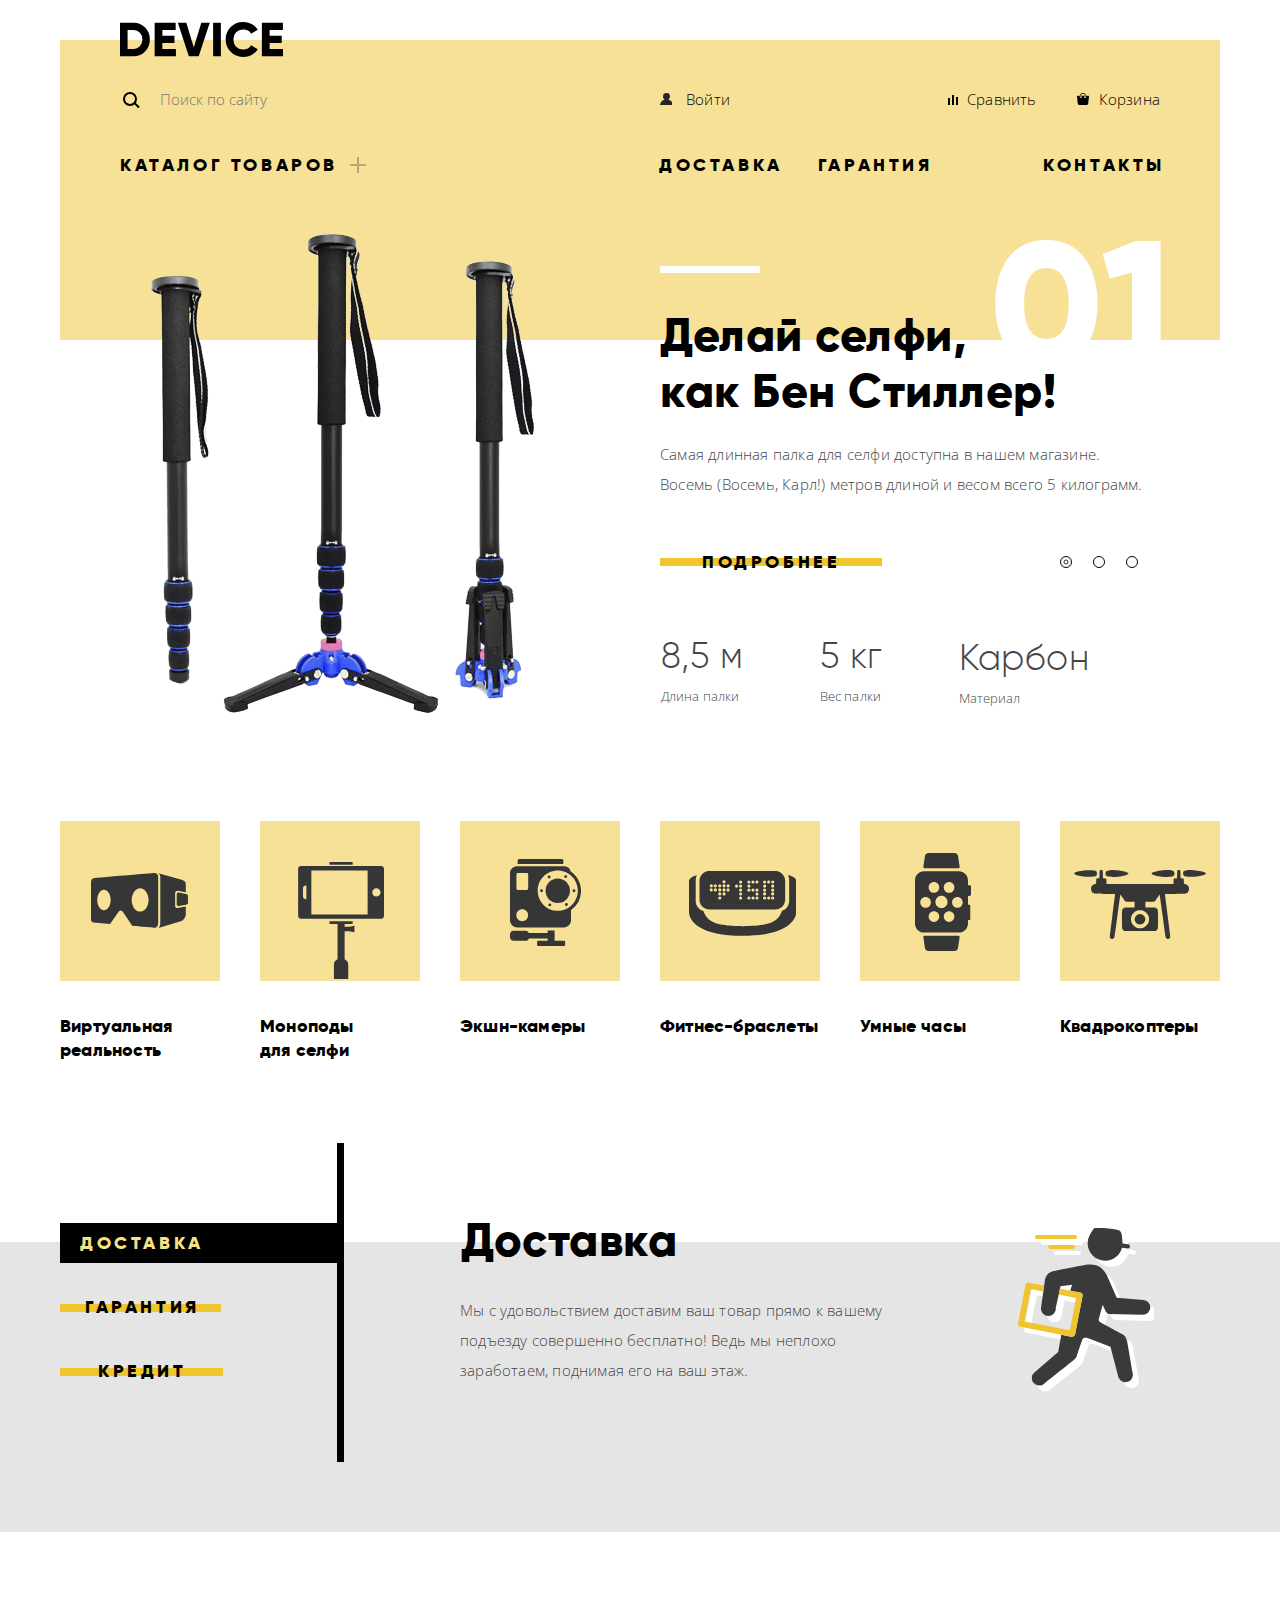
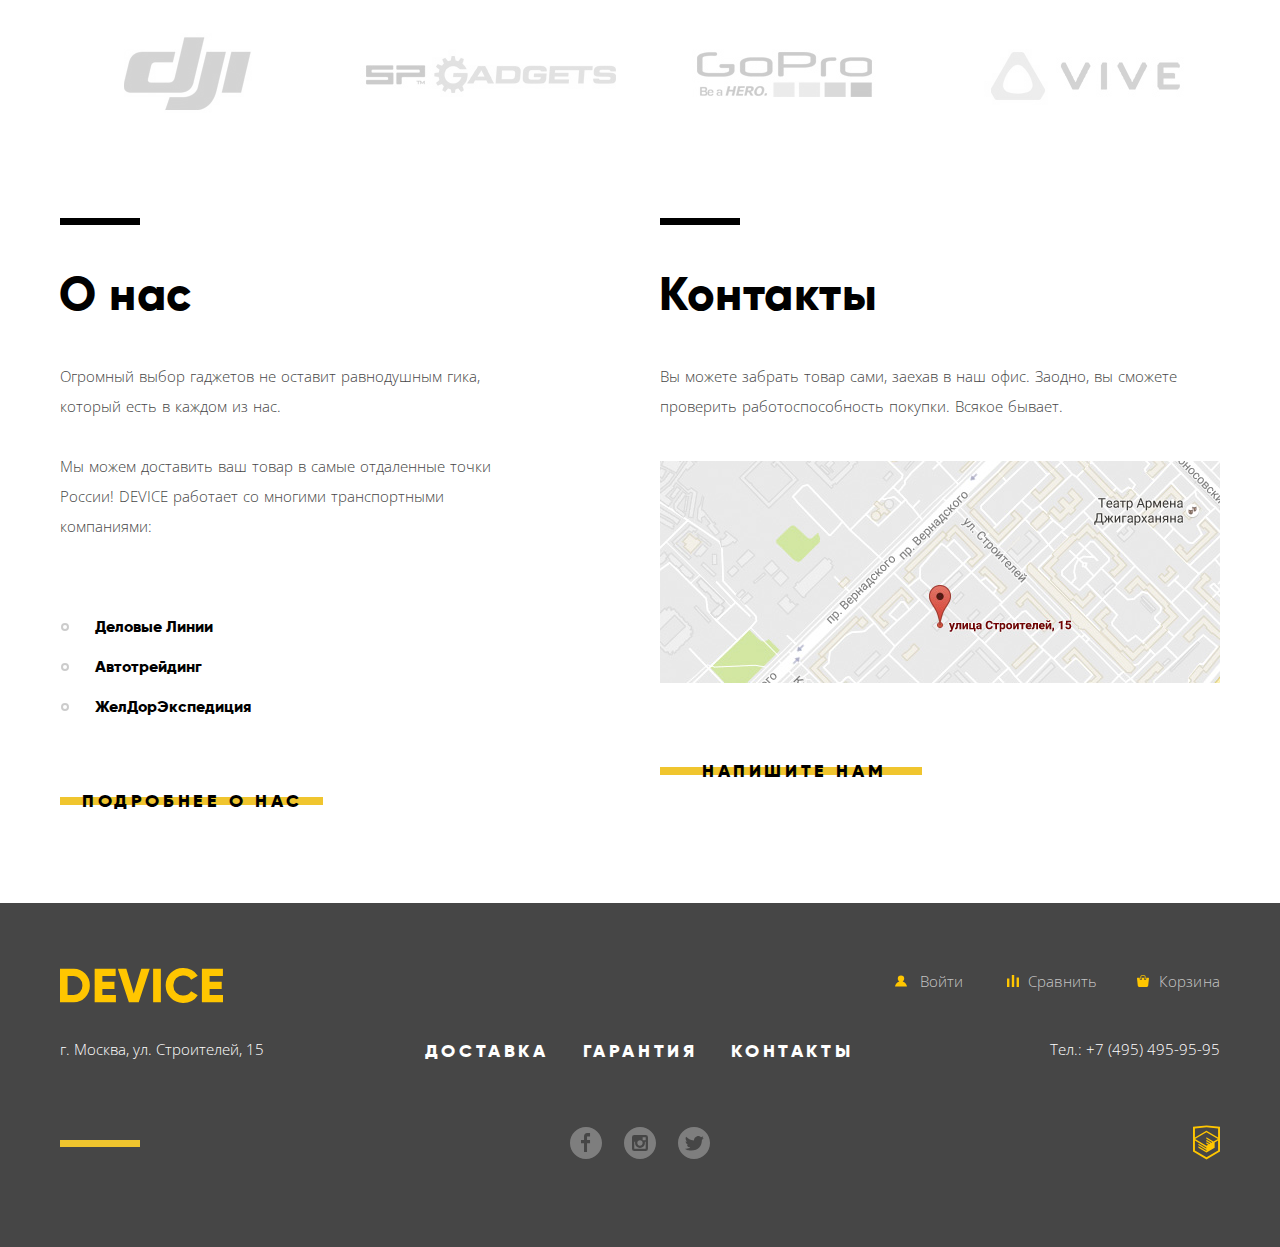
==== commit f73e05ff: "Детальная стилизация блока каталога товаров главной страницы" ====
--- a/index.html
+++ b/index.html
@@ -75,10 +75,12 @@
 
 <!-- Слайдер специальных предложений -->
 <section class="slider-special-offer">
+
   <h2 class="visually-hidden">Специальные предложения</h2>
   <input class="visually-hidden" type="radio" id="product-1" name="toggle" checked>
   <input class="visually-hidden" type="radio" id="product-2" name="toggle">
   <input class="visually-hidden" type="radio" id="product-3" name="toggle">
+
   <!-- Переключатели слайдов -->
       <div class="label-controls">
         <label class="slider-controls-item slider-controls-item--1 active" for="product-1"></label>
@@ -171,7 +173,7 @@
           <li>
             <a href="#">
               <h3>Виртуальная реальность</h3>
-              <span class="catalog-list-image">
+              <span class="catalog-list-image catalog-list-image-reality">
               <img src="img/popular-1.svg" width="97" height="55" alt="Виртуальная реальность">
               </span>
             </a>
@@ -187,7 +189,7 @@
           <li>
             <a href="#">
             <h3>Экшн-камеры</h3>
-            <span class="catalog-list-image">
+            <span class="catalog-list-image catalog-list-image-camera">
             <img src="img/popular-3.svg" width="71" height="87" alt="Экшн-камеры">
             </span>
           </a>
@@ -195,7 +197,7 @@
           <li>
             <a href="#">
             <h3>Фитнес-браслеты</h3>
-            <span class="catalog-list-image">
+            <span class="catalog-list-image catalog-list-image-bracelet">
             <img src="img/popular-4.svg" width="107" height="65" alt="Фитнес-браслеты">
             </span>
           </a>
@@ -203,7 +205,7 @@
           <li>
             <a href="#">
             <h3>Умные часы</h3>
-            <span class="catalog-list-image">
+            <span class="catalog-list-image catalog-list-image-clock">
             <img src="img/popular-5.svg" width="56" height="98" alt="Умные часы">
             </span>
           </a>
@@ -211,7 +213,7 @@
           <li>
             <a href="#">
             <h3>Квадрокоптеры</h3>
-            <span class="catalog-list-image">
+            <span class="catalog-list-image catalog-list-image-quadcopter">
             <img src="img/poppular-6.svg" width="132" height="69" alt="Квадрокоптеры">
           </span>
           </a>
@@ -226,9 +228,9 @@
       <div class="layout-container">
 
         <h2 class="visually-hidden">Предоставляемые услуги</h2>
-        <input class="visually-hidden" type="radio" id="service-1" name="toggle" checked>
-        <input class="visually-hidden" type="radio" id="service-2" name="toggle">
-        <input class="visually-hidden" type="radio" id="service-3" name="toggle">
+          <!-- <input class="visually-hidden" type="radio" id="service-1" name="toggle" checked>
+          <input class="visually-hidden" type="radio" id="service-2" name="toggle">
+          <input class="visually-hidden" type="radio" id="service-3" name="toggle"> -->
 
         <div class="slider-service">
 
--- a/css/styles.css
+++ b/css/styles.css
@@ -658,8 +658,38 @@
   background-color: rgba(94%, 77%, 18%, 0.5);
 }
 
+.catalog-list-image-reality img {
+  margin-right: 1px;
+  margin-bottom: 2px;
+}
+
 .catalog-list-image-monopod {
   align-items: flex-end;
+}
+
+.catalog-list-image-monopod img {
+  margin-left: 2px;
+  margin-bottom: 2px;
+}
+
+.catalog-list-image-camera img {
+  margin-top: 2px;
+  margin-left: 10px;
+}
+
+.catalog-list-image-bracelet img {
+  margin-top: 4px;
+  margin-left: 4px;
+}
+
+.catalog-list-image-clock img {
+  margin-top: 2px;
+  margin-left: 6px;
+}
+
+.catalog-list-image-quadcopter img {
+  margin-top: 6px;
+  margin-right: 1px;
 }
 
 .catalog-list-image:hover {
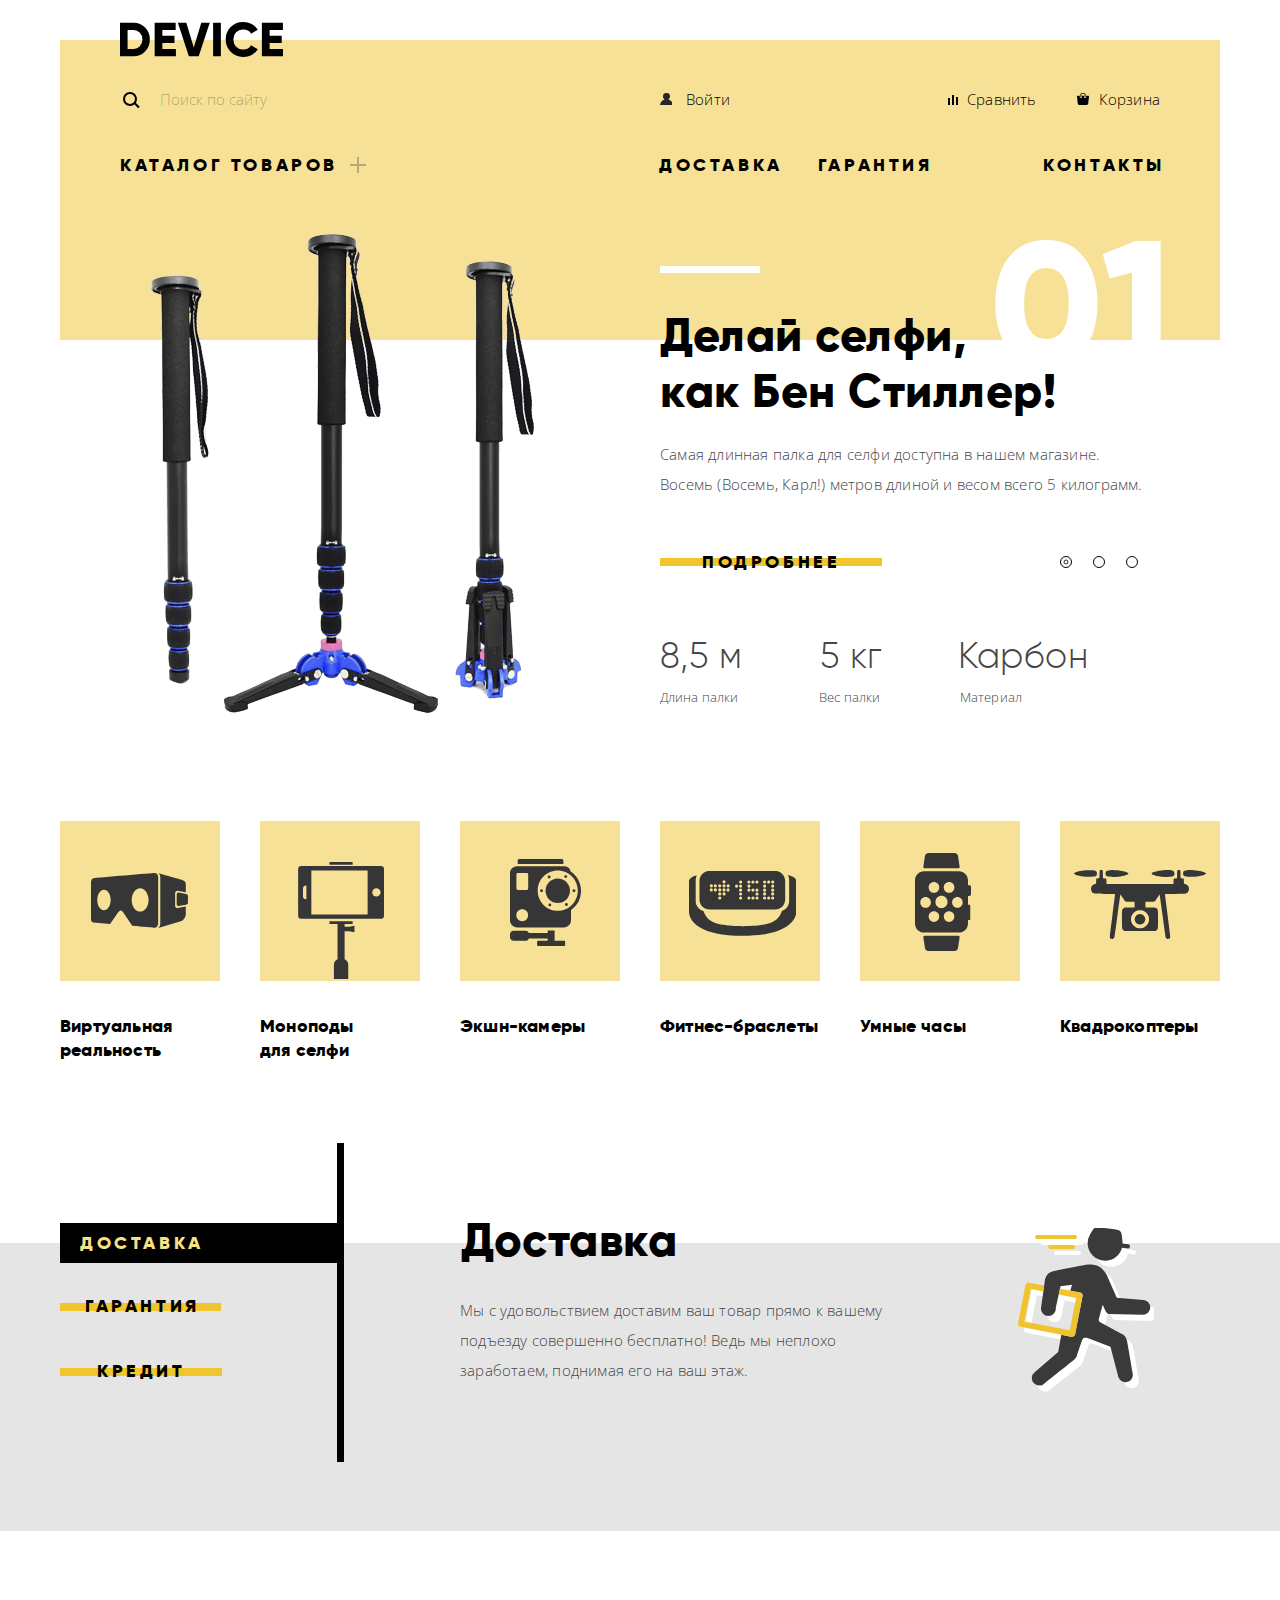
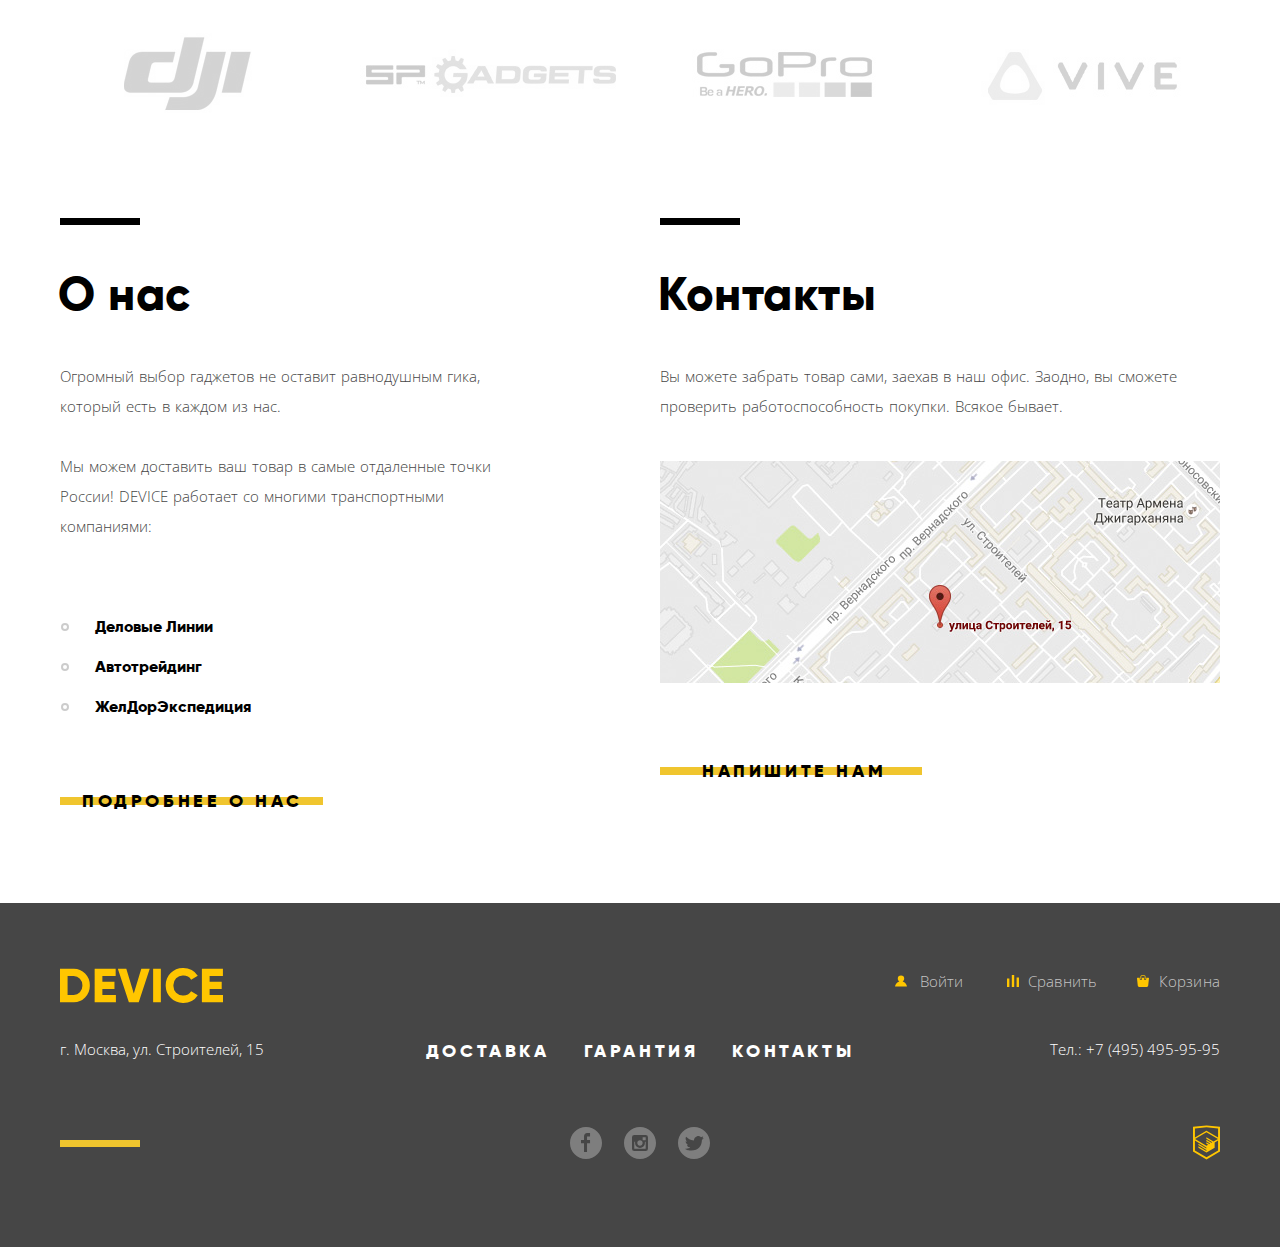
==== commit b1558525: "Исправление ошибок с учетом замечаний проверяющего наставника" ====
--- a/index.html
+++ b/index.html
@@ -31,15 +31,15 @@
           <!-- Пользовательская навигация -->
           <ul class="user-navigation-header">
             <li class="login-link-header">
-                <a class="icon" href="#">Войти</a>
+              <a class="icon" href="#">Войти</a>
             </li>
             <li class="difference-header">
-                <a class="icon" href="#">Сравнить</a>
+              <a class="icon" href="#">Сравнить</a>
             </li>
             <li class="purchases-header">
-                <a class="icon" href="#">
-                  Корзина
-                </a>
+              <a class="icon" href="#">
+                Корзина
+              </a>
             </li>
           </ul>
         </div>
@@ -50,11 +50,11 @@
             <a href="catalog.html">Каталог товаров</a>
             <ul class="nested-list">
               <li><a href="#">Виртуальная реальность</a></li>
+              <li><a href="#">Фитнес-браслеты</a></li>
+              <li><a href="#">Квадрокоптеры</a></li>
               <li><a href="#">Моноподы для селфи</a></li>
+              <li><a href="#">Умные часы</a></li>
               <li><a href="#">Экшн-камеры</a></li>
-              <li><a href="#">Фитнес-браслеты</a></li>
-              <li><a href="#">Умные часы</a></li>
-              <li><a href="#">Квадрокоптеры</a></li>
             </ul>
           </li>
           <li><a href="#">Доставка</a></li>
@@ -68,102 +68,103 @@
 
   <main class="container">
 
-      <h1 class="visually-hidden">Интернет-магазина гаджетов «Девайс»</h1>
+    <h1 class="visually-hidden">Интернет-магазина гаджетов «Девайс»</h1>
 
     <!-- div-центровщик для удобства стилизации -->
     <div class="layout-container ">
 
-<!-- Слайдер специальных предложений -->
-<section class="slider-special-offer">
-
-  <h2 class="visually-hidden">Специальные предложения</h2>
-  <input class="visually-hidden" type="radio" id="product-1" name="toggle" checked>
-  <input class="visually-hidden" type="radio" id="product-2" name="toggle">
-  <input class="visually-hidden" type="radio" id="product-3" name="toggle">
-
-  <!-- Переключатели слайдов -->
-      <div class="label-controls">
-        <label class="slider-controls-item slider-controls-item--1 active" for="product-1"></label>
-        <label class="slider-controls-item slider-controls-item--2" for="product-2"></label>
-        <label class="slider-controls-item slider-controls-item--3" for="product-3"></label>
-      </div>
-
-  <ul class="slider-slides">
-      <li class="slider-item">
-        <div class="monopod-container">
-          <h3 class="visually-hidden">Специальное предложение - монопод</h3>
-          <p class="name-offer">
-            Делай селфи,<br>
-            как Бен Стиллер!
-          </p>
-          <p>
-            Самая длинная палка для селфи доступна в нашем магазине. Восемь (Восемь, Карл!) метров длиной и весом всего 5 килограмм.
-          </p>
-          <a class="button" href="#">Подробнее</a>
-          <table class="table-container">
-            <tr class="value">
-              <td>8,5 м</td>
-              <td>5 кг</td>
-              <td>Карбон</td>
-            </tr>
-            <tr class="identification">
-              <td>Длина палки</td>
-              <td>Вес палки</td>
-              <td>Материал</td>
-            </tr>
-          </table>
+      <!-- Слайдер специальных предложений -->
+      <section class="slider-special-offer">
+
+        <h2 class="visually-hidden">Специальные предложения</h2>
+
+        <input class="visually-hidden" type="radio" id="product-1" name="toggle" checked>
+        <input class="visually-hidden" type="radio" id="product-2" name="toggle">
+        <input class="visually-hidden" type="radio" id="product-3" name="toggle">
+
+        <!-- Переключатели слайдов -->
+        <div class="label-controls">
+          <label class="slider-controls-item slider-controls-item--1 active" for="product-1"></label>
+          <label class="slider-controls-item slider-controls-item--2" for="product-2"></label>
+          <label class="slider-controls-item slider-controls-item--3" for="product-3"></label>
         </div>
-          <img src="img/slider-1.png" width="384" height="486" alt="Монопод">
-        </li>
-
-        <li class="slider-item">
-          <div class="fitness-bracelet-container">
-          <h3 class="visually-hidden">Специальное предложение - фитнес-браслет</h3>
-          <p class="name-offer">
-            Худеем<br>
-            правильно!
-          </p>
-          <p>
-            Мотивирующие фитнес-браслеты помогут найти в себе силы не пропускать занятия и соблюдать диету.
-          </p>
-            <a class="button" href="#">Подробнее</a>
-          <table class="table-container">
-            <tr class="value">
-              <td>48 часов</td>
-            </tr>
-            <tr class="identification">
-              <td>Без подзарядки</td>
-            </tr>
-          </table>
-        </div>
-          <img src="img/slider-2.png" width="345" height="485" alt="Фитнес-браслет">
-        </li>
-
-        <li class="slider-item">
-          <div class="quadcopter-container">
-            <h3 class="visually-hidden">Специальное предложение - квадрокоптер</h3>
-            <p class="name-offer">
-              Порхает как бабочка,
-              жалит как пчела!
-            </p>
-            <p>
-              Этот обычный, на первый взгляд, квадрокоптер оснащен мощным лазером, замаскированным под стандартную камеру.
-            </p>
+
+        <ul class="slider-slides">
+          <li class="slider-item">
+            <div class="monopod-container">
+              <h3 class="visually-hidden">Специальное предложение - монопод</h3>
+              <p class="name-offer">
+                Делай селфи,<br>
+                как Бен Стиллер!
+              </p>
+              <p>
+                Самая длинная палка для селфи доступна в нашем магазине. Восемь (Восемь, Карл!) метров длиной и весом всего 5 килограмм.
+              </p>
               <a class="button" href="#">Подробнее</a>
-            <table class="table-container">
-              <tr class="value">
-                <td>800 м</td>
-                <td>50 м</td>
-              </tr>
-              <tr class="identification">
-                <td>Дальность полета</td>
-                <td>Радиус поражения</td>
-              </tr>
-            </table>
-          </div>
-          <img src="img/slider-3.png" width="526" height="334" alt="Квадрокоптер">
-        </li>
-      </ul>
+              <table class="table-container">
+                <tr class="value">
+                  <td>8,5 м</td>
+                  <td>5 кг</td>
+                  <td>Карбон</td>
+                </tr>
+                <tr class="identification">
+                  <td>Длина палки</td>
+                  <td>Вес палки</td>
+                  <td>Материал</td>
+                </tr>
+              </table>
+            </div>
+            <img src="img/slider-1.png" width="384" height="486" alt="Монопод">
+          </li>
+
+          <li class="slider-item">
+            <div class="fitness-bracelet-container">
+              <h3 class="visually-hidden">Специальное предложение - фитнес-браслет</h3>
+              <p class="name-offer">
+                Худеем<br>
+                правильно!
+              </p>
+              <p>
+                Мотивирующие фитнес-браслеты помогут найти в себе силы не пропускать занятия и соблюдать диету.
+              </p>
+              <a class="button" href="#">Подробнее</a>
+              <table class="table-container">
+                <tr class="value">
+                  <td>48 часов</td>
+                </tr>
+                <tr class="identification">
+                  <td>Без подзарядки</td>
+                </tr>
+              </table>
+            </div>
+            <img src="img/slider-2.png" width="345" height="485" alt="Фитнес-браслет">
+          </li>
+
+          <li class="slider-item">
+            <div class="quadcopter-container">
+              <h3 class="visually-hidden">Специальное предложение - квадрокоптер</h3>
+              <p class="name-offer">
+                Порхает как бабочка,
+                жалит как пчела!
+              </p>
+              <p>
+                Этот обычный, на первый взгляд, квадрокоптер оснащен мощным лазером, замаскированным под стандартную камеру.
+              </p>
+              <a class="button" href="#">Подробнее</a>
+              <table class="table-container">
+                <tr class="value quadcopter-value">
+                  <td>800 м</td>
+                  <td>50 м</td>
+                </tr>
+                <tr class="identification quadcopter-identification">
+                  <td>Дальность полета</td>
+                  <td>Радиус поражения</td>
+                </tr>
+              </table>
+            </div>
+            <img src="img/slider-3.png" width="526" height="334" alt="Квадрокоптер">
+          </li>
+        </ul>
       </section>
 
       <!-- Смысловой блок каталога товаров -->
@@ -174,49 +175,49 @@
             <a href="#">
               <h3>Виртуальная реальность</h3>
               <span class="catalog-list-image catalog-list-image-reality">
-              <img src="img/popular-1.svg" width="97" height="55" alt="Виртуальная реальность">
-              </span>
-            </a>
-          </li>
-          <li>
-            <a href="#">
-            <h3>Моноподы для&nbsp;селфи</h3>
-            <span class="catalog-list-image catalog-list-image-monopod">
-            <img src="img/popular-2.svg" width="86" height="117" alt="Моноподы для селфи">
-            </span>
-          </a>
-          </li>
-          <li>
-            <a href="#">
-            <h3>Экшн-камеры</h3>
-            <span class="catalog-list-image catalog-list-image-camera">
-            <img src="img/popular-3.svg" width="71" height="87" alt="Экшн-камеры">
-            </span>
-          </a>
-          </li>
-          <li>
-            <a href="#">
-            <h3>Фитнес-браслеты</h3>
-            <span class="catalog-list-image catalog-list-image-bracelet">
-            <img src="img/popular-4.svg" width="107" height="65" alt="Фитнес-браслеты">
-            </span>
-          </a>
-          </li>
-          <li>
-            <a href="#">
-            <h3>Умные часы</h3>
-            <span class="catalog-list-image catalog-list-image-clock">
-            <img src="img/popular-5.svg" width="56" height="98" alt="Умные часы">
-            </span>
-          </a>
-          </li>
-          <li>
-            <a href="#">
-            <h3>Квадрокоптеры</h3>
-            <span class="catalog-list-image catalog-list-image-quadcopter">
-            <img src="img/poppular-6.svg" width="132" height="69" alt="Квадрокоптеры">
-          </span>
-          </a>
+                <img src="img/popular-1.svg" width="97" height="55" alt="Виртуальная реальность">
+              </span>
+            </a>
+          </li>
+          <li>
+            <a href="#">
+              <h3>Моноподы для&nbsp;селфи</h3>
+              <span class="catalog-list-image catalog-list-image-monopod">
+                <img src="img/popular-2.svg" width="86" height="117" alt="Моноподы для селфи">
+              </span>
+            </a>
+          </li>
+          <li>
+            <a href="#">
+              <h3>Экшн-камеры</h3>
+              <span class="catalog-list-image catalog-list-image-camera">
+                <img src="img/popular-3.svg" width="71" height="87" alt="Экшн-камеры">
+              </span>
+            </a>
+          </li>
+          <li>
+            <a href="#">
+              <h3>Фитнес-браслеты</h3>
+              <span class="catalog-list-image catalog-list-image-bracelet">
+                <img src="img/popular-4.svg" width="107" height="65" alt="Фитнес-браслеты">
+              </span>
+            </a>
+          </li>
+          <li>
+            <a href="#">
+              <h3>Умные часы</h3>
+              <span class="catalog-list-image catalog-list-image-clock">
+                <img src="img/popular-5.svg" width="56" height="98" alt="Умные часы">
+              </span>
+            </a>
+          </li>
+          <li>
+            <a href="#">
+              <h3>Квадрокоптеры</h3>
+              <span class="catalog-list-image catalog-list-image-quadcopter">
+                <img src="img/poppular-6.svg" width="132" height="69" alt="Квадрокоптеры">
+              </span>
+            </a>
           </li>
         </ul>
       </section>
@@ -228,29 +229,20 @@
       <div class="layout-container">
 
         <h2 class="visually-hidden">Предоставляемые услуги</h2>
-          <!-- <input class="visually-hidden" type="radio" id="service-1" name="toggle" checked>
-          <input class="visually-hidden" type="radio" id="service-2" name="toggle">
-          <input class="visually-hidden" type="radio" id="service-3" name="toggle"> -->
 
         <div class="slider-service">
 
           <!-- Переключатели слайдов -->
           <div class="slider-buttons">
-            <label for="service-1">
-              <button class="button button-delivery active">
-                Доставка
-              </button>
-            </label>
-            <label for="service-2">
-              <button class="button button-warranty">
-                Гарантия
-              </button>
-            </label>
-            <label for="service-3">
-              <button class="button button-credit">
-                Кредит
-              </button>
-            </label>
+            <button type="button" class="button button-delivery active">
+              Доставка
+            </button>
+            <button type="button" class="button button-warranty">
+              Гарантия
+            </button>
+            <button type="button" class="button button-credit">
+              Кредит
+            </button>
           </div>
 
           <ul class="slider-list">
@@ -261,28 +253,25 @@
                   Мы с удовольствием доставим ваш товар прямо к вашему подъезду совершенно бесплатно! Ведь мы неплохо заработаем, поднимая его на ваш этаж.
                 </p>
               </div>
-              <img src="img/delivery.svg" width="136" height="164" alt="Доставка">
             </li>
 
             <li class="slide-service-item" id="slide2">
               <div>
-              <h3>Гарантия</h3>
-              <p>
-                Если из-за возгорания купленного у нас товара у вас сгорит дом — не переживайте, мы выдадим вам новый.<br>
-                Товар, не дом, конечно же.
-              </p>
+                <h3>Гарантия</h3>
+                <p>
+                  Если из-за возгорания купленного у нас товара у вас сгорит дом — не переживайте, мы выдадим вам новый.<br>
+                  Товар, не дом, конечно же.
+                </p>
               </div>
-              <img src="img/warranty.svg" width="171" height="194" alt="Гарантия">
             </li>
 
             <li class="slide-service-item" id="slide3">
               <div>
-              <h3>Кредит</h3>
-              <p>
-                Залезть в долговую яму стало проще! Кредитные консультанты подберут для вас наиболее выгодные условия кредита. Выгодные для нашего банка, разумеется.
-              </p>
+                <h3>Кредит</h3>
+                <p>
+                  Залезть в долговую яму стало проще! Кредитные консультанты подберут для вас наиболее выгодные условия кредита. Выгодные для нашего банка, разумеется.
+                </p>
               </div>
-              <img src="img/credit.svg" width="156" height="186" alt="Кредит">
             </li>
           </ul>
         </div>
@@ -290,8 +279,8 @@
       </div>
     </section>
 
-      <!-- div-центровщик для удобства стилизации -->
-      <div class="layout-container">
+    <!-- div-центровщик для удобства стилизации -->
+    <div class="layout-container">
       <!-- Смысловой блок "Логотипы" -->
       <section class="logotypes">
         <h2 class="visually-hidden">Логотипы компаний</h2>
@@ -311,173 +300,184 @@
         </ul>
       </section>
 
-        <!-- Смысловой блок "О нас" -->
-        <div class="about-us_contacts">
-          <section class="about-us">
-            <h2>О нас</h2>
-            <p>
-              Огромный выбор гаджетов не оставит равнодушным гика, который есть в каждом из нас.
-            </p>
-            <p class="second-paragraph">
-              Мы можем доставить ваш товар в самые отдаленные точки России! DEVICE работает со многими транспортными компаниями:
-            </p>
-            <ul class="carrier-companies">
-              <li><a href="https://www.dellin.ru/">Деловые Линии</a></li>
-              <li><a href="http://autotrading.ru/">Автотрейдинг</a></li>
-              <li><a href="https://www.jde.ru/">ЖелДорЭкспедиция</a></li>
-            </ul>
-            <a class="button" href="info.html">Подробнее о нас</a>
-          </section>
-
-          <!-- Смысловой блок "Контакты" -->
-          <section class="contacts">
-            <h2>Контакты</h2>
-            <p>
-              Вы можете забрать товар сами, заехав в наш офис. Заодно, вы сможете проверить работоспособность покупки. Всякое бывает.
-            </p>
-            <p class="map">
-              <a href="#"><img src="img/map.jpg" width="560" height="222" alt="Адрес местоположения интернет-магазина гаджетов «Девайс»: ул. Строителей, д.15"></a>
-            </p>
-            <a class="button modal-button" href="#">Напишите нам</a>
-          </section>
-      </div>
-  </div>
+      <!-- Смысловой блок "О нас" -->
+      <div class="about-us_contacts">
+        <section class="about-us">
+          <h2>О нас</h2>
+          <p>
+            Огромный выбор гаджетов не оставит равнодушным гика, который есть в каждом из нас.
+          </p>
+          <p class="second-paragraph">
+            Мы можем доставить ваш товар в самые отдаленные точки России! DEVICE работает со многими транспортными компаниями:
+          </p>
+          <ul class="carrier-companies">
+            <li><a href="https://www.dellin.ru/">Деловые Линии</a></li>
+            <li><a href="http://autotrading.ru/">Автотрейдинг</a></li>
+            <li><a href="https://www.jde.ru/">ЖелДорЭкспедиция</a></li>
+          </ul>
+          <a class="button" href="info.html">Подробнее о нас</a>
+        </section>
+
+        <!-- Смысловой блок "Контакты" -->
+        <section class="contacts">
+          <h2>Контакты</h2>
+          <p>
+            Вы можете забрать товар сами, заехав в наш офис. Заодно, вы сможете проверить работоспособность покупки. Всякое бывает.
+          </p>
+          <p class="map">
+            <a href="https://www.google.ru/maps/place/%D1%83%D0%BB.+%D0%A1%D1%82%D1%80%D0%BE%D0%B8%D1%82%D0%B5%D0%BB%D0%B5%D0%B9,+15,+%D0%9C%D0%BE%D1%81%D0%BA%D0%B2%D0%B0,+119311/@55.687034,37.5274293,17z/data=!3m1!4b1!4m5!3m4!1s0x46b54cf65f5c8955:0x694710ccd55501e!8m2!3d55.687031!4d37.529618">
+              <img src="img/map.jpg" width="560" height="222" alt="Адрес местоположения интернет-магазина гаджетов «Девайс»: ул. Строителей, д.15">
+            </a>
+          </p>
+          <a class="button modal-button" href="form.html">Напишите нам</a>
+        </section>
+      </div>
+    </div>
   </main>
 
   <footer class="main-footer">
     <!-- div-центровщик для удобства стилизации -->
     <div class="layout-container ">
 
-    <!-- div-оболочка для удобства стилизации -->
-    <div class="logo-user-navigation">
-
-      <!-- Логотип -->
-      <a class="main-footer-logo" href="index.html">
-        <svg xmlns="http://www.w3.org/2000/svg" width="163" height="35" viewBox="0 0 163 35" fill="#ffc600">
-    <defs>
-        <style>
-            .cls-1{fill-rule:evenodd}
-        </style>
-    </defs>
-    <path id="_-e-logo" d="M-.151.702v33.6h13.532a15.72 15.72 0 0 0 11.72-4.824 16.458 16.458 0 0 0 4.712-11.976 16.458 16.458 0 0 0-4.712-11.976A15.723 15.723 0 0 0 13.381.702H-.151zM7.582 26.91V8.091h5.8a8.646 8.646 0 0 1 6.5 2.568 9.407 9.407 0 0 1 2.489 6.84 9.406 9.406 0 0 1-2.489 6.84 8.642 8.642 0 0 1-6.5 2.568h-5.8zm34.8-5.952h12.082v-7.3H42.378V8.091h13.291V.702H34.645v33.6H55.91V26.91H42.378v-5.952zm36.343 13.344L89.744.702h-8.458l-7.491 24.72L66.304.702h-8.457l11.019 33.6h9.859zm14.4 0h7.733V.702h-7.733v33.6zm38.615-1.416a15.506 15.506 0 0 0 6.041-5.688l-6.67-3.84a7.482 7.482 0 0 1-3.165 3.024 9.87 9.87 0 0 1-4.664 1.1 9.595 9.595 0 0 1-7.177-2.736 9.909 9.909 0 0 1-2.682-7.248 9.909 9.909 0 0 1 2.682-7.248 9.595 9.595 0 0 1 7.177-2.736 9.897 9.897 0 0 1 4.639 1.08 7.592 7.592 0 0 1 3.19 3.048l6.67-3.84a15.873 15.873 0 0 0-6.09-5.688 17.42 17.42 0 0 0-8.409-2.088c-9.779-.272-17.797 7.691-17.591 17.472-.208 9.781 7.809 17.747 17.588 17.476a17.52 17.52 0 0 0 8.458-2.088zm17.881-11.928h12.082v-7.3h-12.085V8.091h13.29V.702h-21.023v33.6h21.265V26.91h-13.532v-5.952z" class="cls-1" data-name="-e-logo"/>
-</svg>
-      </a>
-
-      <!-- Пользовательская навигация -->
-      <ul class="user-navigation-footer">
-        <li class="login-link-footer">
-            <a class="log-in" href="#">
+      <!-- div-оболочка для удобства стилизации -->
+      <div class="logo-user-navigation">
+
+        <!-- Логотип -->
+        <a class="main-footer-logo" href="index.html">
+          <svg xmlns="http://www.w3.org/2000/svg" width="163" height="35" viewBox="0 0 163 35" fill="#ffc600">
+            <defs>
+              <style>
+                .cls-1 {
+                  fill-rule: evenodd
+                }
+              </style>
+            </defs>
+            <path id="_-e-logo"
+              d="M-.151.702v33.6h13.532a15.72 15.72 0 0 0 11.72-4.824 16.458 16.458 0 0 0 4.712-11.976 16.458 16.458 0 0 0-4.712-11.976A15.723 15.723 0 0 0 13.381.702H-.151zM7.582 26.91V8.091h5.8a8.646 8.646 0 0 1 6.5 2.568 9.407 9.407 0 0 1 2.489 6.84 9.406 9.406 0 0 1-2.489 6.84 8.642 8.642 0 0 1-6.5 2.568h-5.8zm34.8-5.952h12.082v-7.3H42.378V8.091h13.291V.702H34.645v33.6H55.91V26.91H42.378v-5.952zm36.343 13.344L89.744.702h-8.458l-7.491 24.72L66.304.702h-8.457l11.019 33.6h9.859zm14.4 0h7.733V.702h-7.733v33.6zm38.615-1.416a15.506 15.506 0 0 0 6.041-5.688l-6.67-3.84a7.482 7.482 0 0 1-3.165 3.024 9.87 9.87 0 0 1-4.664 1.1 9.595 9.595 0 0 1-7.177-2.736 9.909 9.909 0 0 1-2.682-7.248 9.909 9.909 0 0 1 2.682-7.248 9.595 9.595 0 0 1 7.177-2.736 9.897 9.897 0 0 1 4.639 1.08 7.592 7.592 0 0 1 3.19 3.048l6.67-3.84a15.873 15.873 0 0 0-6.09-5.688 17.42 17.42 0 0 0-8.409-2.088c-9.779-.272-17.797 7.691-17.591 17.472-.208 9.781 7.809 17.747 17.588 17.476a17.52 17.52 0 0 0 8.458-2.088zm17.881-11.928h12.082v-7.3h-12.085V8.091h13.29V.702h-21.023v33.6h21.265V26.91h-13.532v-5.952z"
+              class="cls-1" data-name="-e-logo" />
+          </svg>
+        </a>
+
+        <!-- Пользовательская навигация -->
+        <ul class="user-navigation-footer">
+          <li class="login-link-footer">
+            <a class="log-in icon-footer" href="#">
               <svg class="user-navigation-svg login-svg" xmlns="http://www.w3.org/2000/svg" width="12" height="12" viewBox="0 0 13 12" fill="#ffc600">
-            <path fill="#ffc600" d="M.032 12h12.937c-.163-2.643-2.074-4.837-4.671-5.543a3.47 3.47 0 0 0 1.687-2.972 3.485 3.485 0 0 0-6.97 0c0 1.264.68 2.361 1.688 2.972C2.106 7.163.194 9.357.032 12z"/>
+                <path fill="#ffc600" d="M.032 12h12.937c-.163-2.643-2.074-4.837-4.671-5.543a3.47 3.47 0 0 0 1.687-2.972 3.485 3.485 0 0 0-6.97 0c0 1.264.68 2.361 1.688 2.972C2.106 7.163.194 9.357.032 12z" />
               </svg>
               Войти
             </a>
-        </li>
-        <li class="difference-footer">
-            <a class="icon" href="#">
+          </li>
+          <li class="difference-footer">
+            <a class="icon icon-footer" href="#">
               <svg class="user-navigation-svg" xmlns="http://www.w3.org/2000/svg" width="12" height="12" viewBox="0 0 10 10" fill="#ffc600">
-            <path d="M8 2h1.984v8H8zM0 3h1.984v7H0zM4 0h2v10H4z"/>
+                <path d="M8 2h1.984v8H8zM0 3h1.984v7H0zM4 0h2v10H4z" />
               </svg>
               Сравнить
             </a>
-        </li>
-        <li class="purchases-footer">
-            <a class="icon" href="#">
+          </li>
+          <li class="purchases-footer">
+            <a class="icon icon-footer" href="#">
               <svg class="user-navigation-svg" xmlns="http://www.w3.org/2000/svg" width="12" height="12" viewBox="0 0 12 12" fill="#ffc600">
-              <path d="M11.864 3.017a.429.429 0 0 0-.327-.154H9.225V4.09c0 .563-.484 1.022-1.08 1.022-.594 0-1.078-.458-1.078-1.022V2.863H4.909V4.09c0 .563-.485 1.022-1.08 1.022-.595 0-1.078-.458-1.078-1.022V2.863H.438a.43.43 0 0 0-.327.154.472.472 0 0 0-.108.358l.776 7.134c.015.806.642 1.455 1.411 1.455h7.595c.77 0 1.396-.649 1.411-1.455l.776-7.134a.476.476 0 0 0-.108-.358z"/>
-              <path d="M3.829 4.499c.239 0 .433-.184.433-.409V1.84c0-.632.672-1.022 1.295-1.022h1.079c.655 0 1.078.401 1.078 1.022v2.25c0 .225.194.409.431.409.239 0 .433-.184.433-.409V1.84C8.577.773 7.761 0 6.636 0H5.557c-1.19 0-2.159.826-2.159 1.84v2.25c0 .225.194.409.431.409z"/>
+                <path
+                  d="M11.864 3.017a.429.429 0 0 0-.327-.154H9.225V4.09c0 .563-.484 1.022-1.08 1.022-.594 0-1.078-.458-1.078-1.022V2.863H4.909V4.09c0 .563-.485 1.022-1.08 1.022-.595 0-1.078-.458-1.078-1.022V2.863H.438a.43.43 0 0 0-.327.154.472.472 0 0 0-.108.358l.776 7.134c.015.806.642 1.455 1.411 1.455h7.595c.77 0 1.396-.649 1.411-1.455l.776-7.134a.476.476 0 0 0-.108-.358z" />
+                <path
+                  d="M3.829 4.499c.239 0 .433-.184.433-.409V1.84c0-.632.672-1.022 1.295-1.022h1.079c.655 0 1.078.401 1.078 1.022v2.25c0 .225.194.409.431.409.239 0 .433-.184.433-.409V1.84C8.577.773 7.761 0 6.636 0H5.557c-1.19 0-2.159.826-2.159 1.84v2.25c0 .225.194.409.431.409z" />
               </svg>
               Корзина
             </a>
-        </li>
-      </ul>
+          </li>
+        </ul>
+      </div>
+
+      <!-- div-оболочка для удобства стилизации -->
+      <div class="address-site-navigation-call">
+
+        <!-- Адрес организации -->
+        <address class="address">
+          г. Москва, ул. Строителей, 15
+        </address>
+
+        <!-- Навигация по каталогу -->
+        <ul class="site-navigation-footer">
+          <li><a href="#">Доставка</a></li>
+          <li><a href="#">Гарантия</a></li>
+          <li><a href="#">Контакты</a></li>
+        </ul>
+
+        <!-- Телефон организации -->
+        <p class="call">
+          <a href="tel:+74954959595">Тел.: +7 (495) 495-95-95</a>
+        </p>
+      </div>
+
+      <!-- div-оболочка для удобства стилизации -->
+      <div class="social-copyright">
+        <!-- Социальные сети -->
+        <div class="footer-social">
+          <ul class="footer-social-list">
+            <li><a class="social-button" href="#"><img src="img/fb.svg" width="32" height="32" alt="Facebook"></a></li>
+            <li><a class="social-button" href="#"><img src="img/inst.svg" width="32" height="32" alt="Instagram"></a></li>
+            <li><a class="social-button" href="#"><img src="img/tw.svg" width="32" height="32" alt="Twitter"></a></li>
+          </ul>
+        </div>
+
+        <!-- Ссылка на HTML Academy -->
+        <a class="footer-htmlacademy" href="https://htmlacademy.ru/intensive/htmlcss">
+          <svg xmlns="http://www.w3.org/2000/svg" width="27" height="35" viewBox="0 0 26.943 34.09" fill="#ffc600">
+            <path
+              d="M13.62.017L13.472 0 0 1.412v24.661l13.473 8.017 13.43-7.99.042-.025V1.412L13.62.017zm11.399 12.11L13.495 5.334l-.001-.104-.087.05-.088-.056v.109L1.925 12.118V3.147l11.548-1.212L25.02 3.147v8.98zm-11.614-5.34L24.923 13.5l-4.479 2.64-7.093-4.221-.014 1.415 5.904 3.513-.86.507-5.03-2.992-.014 1.415 3.827 2.275-.782.523-3.031-1.787-.014 1.413 1.853 1.091-1.8 1.081-11.356-6.751 11.371-6.835zm-11.48 8.34l11.411 6.791.016 1.044-7.942-4.728-.015 1.416 7.979 4.795.018 1.076-7.973-4.74-.013 1.414 8.021 4.822.046.025 8.143-4.872-.011-5.177 3.415-2.036v10.021L13.472 31.85 1.925 24.979v-9.852z" />
+          </svg>
+        </a>
+      </div>
+
     </div>
-
-    <!-- div-оболочка для удобства стилизации -->
-    <div class="address-site-navigation-call">
-
-      <!-- Адрес организации -->
-      <address class="address">
-        г. Москва, ул. Строителей, 15
-      </address>
-
-      <!-- Навигация по каталогу -->
-      <ul class="site-navigation-footer">
-        <li><a href="#">Доставка</a></li>
-        <li><a href="#">Гарантия</a></li>
-        <li><a href="#">Контакты</a></li>
-      </ul>
-
-      <!-- Телефон организации -->
-      <p class="call">
-        <a href="tel:+74954959595">Тел.: +7 (495) 495-95-95</a>
+  </footer>
+
+  <!-- Форма модального окна (Обратная связь) -->
+  <section class="modal modal-write-us">
+    <h2 class="visually-hidden">Обратная связь</h2>
+    <form action="https://echo.htmlacademy.ru" method=post>
+
+      <!-- div-контейнер для удобства стилизации -->
+      <div class="container-name-email">
+        <p class="user-name">
+          <label for="write-name">
+            Ваше имя:
+          </label>
+          <input class="user-name-modal" type="text" name="user-name" id="write-name" placeholder="Имя Фамилия">
+        </p>
+        <p class="email">
+          <label for="write-email">
+            Ваш e-mail:
+          </label>
+          <input class="email-modal" type="email" name="email" id="write-email" placeholder="email@example.com">
+        </p>
+      </div>
+
+      <p class="message">
+        <label for="write-message">
+          Текст письма:
+        </label>
+        <textarea class="message-to-us" name="message" id="write-message" rows="7" cols="50" placeholder="В свободной форме"></textarea>
       </p>
-    </div>
-
-    <!-- div-оболочка для удобства стилизации -->
-    <div class="social-copyright">
-      <!-- Социальные сети -->
-      <div class="footer-social">
-        <ul class="footer-social-list">
-          <li><a class="social-button" href="#"><img src="img/fb.svg" width="32" height="32" alt="Facebook"></a></li>
-          <li><a class="social-button" href="#"><img src="img/inst.svg" width="32" height="32" alt="Instagram"></a></li>
-          <li><a class="social-button" href="#"><img src="img/tw.svg" width="32" height="32" alt="Twitter"></a></li>
-        </ul>
-      </div>
-
-      <!-- Ссылка на HTML Academy -->
-  <a class="footer-htmlacademy" href="https://htmlacademy.ru/intensive/htmlcss">
-      <svg xmlns="http://www.w3.org/2000/svg" width="27" height="35" viewBox="0 0 26.943 34.09" fill="#ffc600">
-        <path d="M13.62.017L13.472 0 0 1.412v24.661l13.473 8.017 13.43-7.99.042-.025V1.412L13.62.017zm11.399 12.11L13.495 5.334l-.001-.104-.087.05-.088-.056v.109L1.925 12.118V3.147l11.548-1.212L25.02 3.147v8.98zm-11.614-5.34L24.923 13.5l-4.479 2.64-7.093-4.221-.014 1.415 5.904 3.513-.86.507-5.03-2.992-.014 1.415 3.827 2.275-.782.523-3.031-1.787-.014 1.413 1.853 1.091-1.8 1.081-11.356-6.751 11.371-6.835zm-11.48 8.34l11.411 6.791.016 1.044-7.942-4.728-.015 1.416 7.979 4.795.018 1.076-7.973-4.74-.013 1.414 8.021 4.822.046.025 8.143-4.872-.011-5.177 3.415-2.036v10.021L13.472 31.85 1.925 24.979v-9.852z"/>
-    </svg>
-  </a>
-</div>
-
-</div>
-</footer>
-
-<!-- Форма модального окна (Обратная связь) -->
-<section class="modal modal-write-us">
-  <h2 class="visually-hidden">Обратная связь</h2>
-  <form action="https://echo.htmlacademy.ru" method=post>
-
-    <!-- div-контейнер для удобства стилизации -->
-    <div class="container-name-email">
-      <p class="user-name">
-        <label for="write-name">
-          Ваше имя:
-        </label>
-        <input  class="user-name-modal" type="text" name="user-name" id="write-name" placeholder="Имя Фамилия">
-      </p>
-      <p class="email">
-        <label for="write-email">
-          Ваш e-mail:
-        </label>
-        <input class="email-modal" type="email" name="email" id="write-email" placeholder="email@example.com">
-      </p>
-    </div>
-
-    <p class="message">
-      <label for="write-message">
-        Текст письма:
-      </label>
-        <textarea class="message-to-us" name="message" id="write-message" rows="7" cols="50" placeholder="В свободной форме"></textarea>
-    </p>
-
-    <button class="button" type="submit">Отправить</button>
-  </form>
-  <button class="modal-close" type="button">Закрыть</button>
-</section>
-
-<!-- Форма модального окна (Карта) -->
-<section class="modal modal-map">
-  <h2 class="visually-hidden">Как до нас добраться</h2>
-    <iframe src="https://www.google.com/maps/embed?pb=!1m18!1m12!1m3!1d2249.1123749473677!2d37.527429316086916!3d55.68703400452979!2m3!1f0!2f0!3f0!3m2!1i1024!2i768!4f13.1!3m3!1m2!1s0x46b54cf65f5c8955%3A0x694710ccd55501e!2z0YPQuy4g0KHRgtGA0L7QuNGC0LXQu9C10LksIDE1LCDQnNC-0YHQutCy0LAsIDExOTMxMQ!5e0!3m2!1sru!2sru!4v1560695525109!5m2!1sru!2sru" width="960" height="559" style="border:0" allowfullscreen>
+
+      <button class="button" type="submit">Отправить</button>
+    </form>
+    <button class="modal-close" type="button">Закрыть</button>
+  </section>
+
+  <!-- Форма модального окна (Карта) -->
+  <section class="modal modal-map">
+    <h2 class="visually-hidden">Как до нас добраться</h2>
+    <iframe
+      src="https://www.google.com/maps/embed?pb=!1m18!1m12!1m3!1d2249.1123749473677!2d37.527429316086916!3d55.68703400452979!2m3!1f0!2f0!3f0!3m2!1i1024!2i768!4f13.1!3m3!1m2!1s0x46b54cf65f5c8955%3A0x694710ccd55501e!2z0YPQuy4g0KHRgtGA0L7QuNGC0LXQu9C10LksIDE1LCDQnNC-0YHQutCy0LAsIDExOTMxMQ!5e0!3m2!1sru!2sru!4v1560695525109!5m2!1sru!2sru"
+      width="960" height="559" style="border:0" allowfullscreen>
     </iframe>
-  <button class="modal-close" type="button">Закрыть</button>
-</section>
-
-<script src="js/script.js"></script>
+    <button class="modal-close" type="button">Закрыть</button>
+  </section>
+
+  <script src="js/minimizedscript.js"></script>
 
 </body>
 
--- a/css/styles.css
+++ b/css/styles.css
@@ -1,18 +1,20 @@
 /* Подключение нестандартных шрифтов */
 @font-face {
-  font-family: 'Gilroy';
+  font-family: "Gilroy";
   font-weight: 800;
   font-style: normal;
-  src: local('Gilroy'),
+  src: local("Gilroy Light"),
+       local("Gilroy-Light"),
        url('../fonts/gilroyextrabold.woff2') format('woff2'),
        url('../fonts/gilroyextrabold.woff') format('woff');
 }
 
 @font-face {
-  font-family: 'Gilroy';
+  font-family: "Gilroy";
   font-weight: 300;
   font-style: normal;
-  src: local('Gilroy'),
+  src: local("Gilroy ExtraBold"),
+       local("Gilroy-ExtraBold"),
        url('../fonts/gilroylight.woff2') format('woff2'),
        url('../fonts/gilroylight.woff') format('woff');
 }
@@ -271,6 +273,10 @@
   margin-left: auto;
 }
 
+.site-navigation-header > li:nth-child(6) {
+  margin-right: 0;
+}
+
 .drop-down-point {
   position: relative;
 
@@ -314,22 +320,19 @@
 /* Сеточная стилизация вложенного списка навигации каталога товаров*/
 .nested-list {
   position: absolute;
+  left: -60px;
   z-index: 6;
 
+  width: 800px;
+
   display: none;
-  flex-direction: column;
-  align-items: flex-start;
-  align-content: flex-start;
   flex-wrap: wrap;
 
-  height: 110px;
-  width: 1160px;
-
   margin: 0;
-  margin-left: -60px;
   padding: 0;
-  padding-top: 20px;
-  padding-bottom: 33px;
+  padding-left: 60px;
+  padding-right: 300px;
+  padding-bottom: 55px;
 }
 
 .nested-list a {
@@ -337,24 +340,23 @@
 }
 
 .nested-list li {
-  margin-left: 60px;
+  position: relative;
+  top: 20px;
 
   width: 200px;
 }
 
-.nested-list li:nth-child(1),
-.nested-list li:nth-child(2),
-.nested-list li:nth-child(3) {
-  margin-right: -21px;
-}
-
-.nested-list li:nth-child(4),
-.nested-list li:nth-child(5) {
-  margin-right: -60px;
-}
-
-.nested-list li:nth-child(6)  {
-  height: 100px;
+.nested-list li:nth-child(6n) {
+  width: 800px;
+}
+
+.nested-list li:nth-child(1n),
+.nested-list li:nth-child(4n) {
+  margin-right: 40px;
+}
+
+.nested-list li:nth-child(3n+2) {
+  margin-right: 0;
 }
 
 /* Сеточная стилизация первого слайдера главной страницы*/
@@ -399,14 +401,14 @@
 
 .slider-item:nth-child(3) img {
   position: relative;
-  top: 63px;
+  top: 64px;
   order: -1;
   flex-shrink: 0;
 
   width: 526px;
   height: 334px;
-  padding-left: 14px;
-  padding-right: 42px;
+  padding-left: 31px;
+  padding-right: 23px;
 }
 
 .label-controls {
@@ -530,13 +532,6 @@
   z-index: -1;
 
   content: "01";
-
-  font-family: 'Gilroy', Arial, sans-serif;
-  font-size: 179px;
-  line-height: 179px;
-  letter-spacing: 1.8px;
-  font-weight: 800;
-  color: #ffffff;
 }
 
 .slider-item:nth-child(1) .name-offer::after {
@@ -566,46 +561,58 @@
 }
 
 .quadcopter-container {
-  padding-left: 18px;
-  padding-right: 12px;
+  padding-left: 20px;
+  padding-right: 10px;
 }
 
 /* Сеточная стилизация таблицы слайдера */
 .table-container {
+  position: relative;
+  left: -1px;
+
+  display: flex;
+
+  width: 486px;
+
   margin: 0;
-  margin-top: 55px;
+  margin-top: 57px;
   padding: 0;
 
   border-collapse: collapse;
 }
 
-.table-container td {
-  padding-right: 76px;
-}
-
-.table-container td:last-child {
-  padding-top: 5px;
-  padding-right: 0;
-}
-
-.fitness-bracelet-container .table-container {
-  margin-top: 53px;
-}
-
-.quadcopter-container .table-container td:first-child {
-  padding-right: 45px;
-}
-
-.quadcopter-container .table-container td:last-child {
-  padding-top: 2px;
-}
-
-.quadcopter-container .identification td {
-  padding-top: 5px;
-}
-
-.quadcopter-container .identification td:last-child {
-  padding-top: 7px;
+.value,
+.identification {
+  display: flex;
+}
+
+.identification {
+  position: relative;
+  top: 5px;
+}
+
+.value td:nth-child(1) {
+  padding-right: 77px;
+}
+
+.value td:nth-child(2) {
+  padding-right: 75px;
+}
+
+.identification td:nth-child(1) {
+  padding-right: 80px;
+}
+
+.identification td:nth-child(2) {
+  padding-right: 79px;
+}
+
+.quadcopter-value td:nth-child(1) {
+  padding-right: 58px;
+}
+
+.quadcopter-identification td:nth-child(1) {
+  padding-right: 47px;
 }
 
 /* Сеточная стилизация блока каталога товаров */
@@ -619,7 +626,7 @@
   flex-wrap: wrap;
 
   margin: 0;
-  margin-bottom: 120px;
+  margin-bottom: 121px;
   padding: 0;
 }
 
@@ -717,14 +724,14 @@
   display: flex;
   align-items: flex-start;
 
-  padding-bottom: 43px;
-  margin-bottom: 93px;
+  padding-bottom: 41px;
+  margin-bottom: 94px;
 }
 
 /* Сеточная стилизация кнопок */
 .slider-buttons {
   position: relative;
-  top: -19px;
+  top: -20px;
 
   width: 284px;
 
@@ -739,7 +746,8 @@
   content: "";
 
   width: 7px;
-  height: 319px;
+  min-height: 319px;
+  height: 110%;
   background-color: #000000;
 }
 
@@ -747,16 +755,17 @@
   display: block;
 
   padding: 8px 20px;
-  margin-bottom: 24px;
+  margin-bottom: 23px;
 }
 
 .slider-buttons .button-warranty {
   padding-left: 25px;
   padding-right: 21px;
+  margin-bottom: 25px;
 }
 
 .slider-buttons .button-credit {
-  padding-left: 38px;
+  padding-left: 37px;
   padding-right: 36px;
 }
 
@@ -782,6 +791,7 @@
 
 .slide-service-item {
   position: relative;
+  top: -1px;
 
   display: none;
 }
@@ -789,30 +799,6 @@
 .slide-service-item:nth-child(1) {
   display: flex;
 }
-
-/* #service-1:checked ~ .slider-service #slide1 {
-  display: flex;
-}
-
-#service-2:checked ~ .slider-service #slide2 {
-  display: flex;
-}
-
-#service-3:checked ~ .slider-service #slide3 {
-  display: flex;
-} */
-
-/* #service-1:checked ~ .slider-service label[for="service-1"] .button-delivery:active {
-  padding-right: 133px;
-}
-
-#service-1:checked ~ .slider-service label[for="service-2"] .button-warranty:active {
-  padding-right: 138px;
-}
-
-#service-1:checked ~ .slider-service label[for="service-3"] .button-credit:active {
-  padding-right: 152px;
-} */
 
 .slider-list div {
   position: relative;
@@ -846,22 +832,49 @@
   padding-right: 270px;
 }
 
-.slide-service-item:nth-child(1) img {
-  position: absolute;
-  top: -14px;
+.slide-service-item:nth-child(1) div::after {
+  position: absolute;
+  top: 59px;
   right: 7px;
-}
-
-.slide-service-item:nth-child(2) img {
-  position: absolute;
-  top: -39px;
+
+  content: "";
+
+  width: 136px;
+  height: 164px;
+
+  background-image: url("../img/delivery.svg");
+  background-repeat: no-repeat;
+  background-position: 0 0;
+}
+
+.slide-service-item:nth-child(2) div::after {
+  position: absolute;
+  top: 35px;
   right: -12px;
-}
-
-.slide-service-item:nth-child(3) img {
-  position: absolute;
-  top: -39px;
-  right: 11px;
+
+  content: "";
+
+  width: 171px;
+  height: 194px;
+
+  background-image: url("../img/warranty.svg");
+  background-repeat: no-repeat;
+  background-position: 0 0;
+}
+
+.slide-service-item:nth-child(3) div::after {
+  position: absolute;
+  top: 34px;
+  right: 12px;
+
+  content: "";
+
+  width: 156px;
+  height: 186px;
+
+  background-image: url("../img/credit.svg");
+  background-repeat: no-repeat;
+  background-position: 0 0;
 }
 
 /* Сеточная стилизация блока "Логотипы" */
@@ -871,12 +884,24 @@
 
 .logotypes-list {
   display: flex;
-  justify-content: space-between;
+  flex-wrap: wrap;
 
   margin: 0;
   padding: 0;
 }
 
+.logotypes-list li {
+  margin-right: 40px;
+}
+
+.logotypes-list li:nth-child(3) {
+  margin-right: 37px;
+}
+
+.logotypes-list li:nth-child(4n) {
+  margin-right: 0;
+}
+
 /* Сеточная стилизация блоков "О нас" и "Контакты" */
 .about-us_contacts {
   display: flex;
@@ -888,14 +913,14 @@
 .about-us_contacts h2 {
   position: relative;
 
-  margin-left: -1px;
+  margin-left: -2px;
   margin-bottom: 43px;
 }
 
 .about-us_contacts h2::before {
   position: absolute;
   top: -52px;
-  left: 1px;
+  left: 2px;
 
   content: "";
 
@@ -980,6 +1005,9 @@
 /* Сеточная стилизация "хлебных крошек" страницы каталога */
 .breadcrumbs {
   display: flex;
+  flex-wrap: wrap;
+
+  width: 450px;
 
   margin: 0;
   padding: 0;
@@ -993,8 +1021,8 @@
   padding-right: 35px;
 }
 
-.breadcrumbs li:last-child {
-  padding-right: 0;
+.breadcrumbs li:nth-child(3n) {
+  /* padding-right: 0; */
   padding-left: 5px;
 }
 
@@ -1020,7 +1048,7 @@
   background-color: #ffffff;
 }
 
-.breadcrumbs li:first-child a::before {
+.breadcrumbs li:nth-child(1) a::before {
   right: 20px;
 }
 
@@ -1041,10 +1069,9 @@
   transform: rotate(-45deg) scale(0.17);
 }
 
-.breadcrumbs li:first-child a::after {
+.breadcrumbs li:nth-child(1) a::after {
   right: 8px;
 }
-
 
 /* Общая сеточная стилизация фильтров страницы каталога */
 .filters {
@@ -1297,8 +1324,8 @@
   align-items: baseline;
 
   padding: 0;
-  padding-top: 23px;
-  padding-bottom: 23px;
+  padding-top: 10px;
+  padding-bottom: 10px;
 
   background-color: #ebebeb;
 }
@@ -1312,6 +1339,8 @@
   display: flex;
   flex-wrap: wrap;
   align-items: baseline;
+
+  width: 400px;
 
   margin: 0;
   padding: 0;
@@ -1451,6 +1480,10 @@
   display: block;
 }
 
+.catalog-item-image:focus-within .actions {
+display: block;
+}
+
 .actions .buy,
 .actions .liken {
   position: relative;
@@ -1617,10 +1650,12 @@
 .site-navigation-footer {
   position: relative;
   top: 2px;
-  left: -16px;
-
-  display: flex;
+
+  display: flex;
+  justify-content: center;
   flex-wrap: wrap;
+
+  width: 600px;
 
   margin: 0 auto;
   padding: 0;
@@ -1630,10 +1665,6 @@
   padding-right: 34px;
 }
 
-.site-navigation-footer li:first-child {
-  margin-left: 30px;
-}
-
 /* Сеточная стилизация социальных сетей и ссылки на HTML Academy подвала сайта */
 .social-copyright {
   position: relative;
@@ -1657,6 +1688,10 @@
   left: 2px;
 
   display: flex;
+  flex-wrap: wrap;
+  justify-content: center;
+
+  width: 600px;
 
   margin: 0;
   padding: 0;
@@ -1768,26 +1803,44 @@
   outline: none;
 }
 
-.modal-write-us input::-webkit-input-placeholder,
-.modal-write-us input::-moz-placeholder,
-.modal-write-us input:-moz-placeholder,
-.modal-write-us input:-ms-input-placeholder,
-.modal-write-us textarea::-webkit-input-placeholder,
-.modal-write-us textarea::-moz-placeholder,
-.modal-write-us textarea:-moz-placeholder,
-.modal-write-us textarea:-ms-input-placeholder,
-.modal-write-us input:hover::-webkit-input-placeholder,
-.modal-write-us input:hover::-moz-placeholder,
-.modal-write-us input:hover:-moz-placeholder,
-.modal-write-us input:hover:-ms-input-placeholder,
-.modal-write-us textarea:hover::-webkit-input-placeholder,
-.modal-write-us textarea:hover::-moz-placeholder,
-.modal-write-us textarea:hover:-moz-placeholder,
-.modal-write-us textarea:hover:-ms-input-placeholder {
+.modal-write-us input[type="text"]:focus,
+.modal-write-us input[type="email"]:focus,
+.modal-write-us textarea:focus {
+  color: #000000;
+}
+
+.modal-write-us input[type="text"]::-webkit-input-placeholder {
   color: rgba(70, 70, 70, 0.4);
 }
 
-.modal-write-us input:focus::-webkit-input-placeholder,
+.modal-write-us input[type="email"]::-webkit-input-placeholder {
+  color: rgba(70, 70, 70, 0.4);
+}
+
+.modal-write-us input[type="text"]:-ms-input-placeholder {
+  color: rgba(70, 70, 70, 0.4);
+}
+
+.modal-write-us input[type="email"]:-ms-input-placeholder {
+  color: rgba(70, 70, 70, 0.4);
+}
+
+.modal-write-us textarea::-webkit-input-placeholder {
+  color: rgba(70, 70, 70, 0.4);
+}
+
+.modal-write-us textarea:-ms-input-placeholder {
+  color: rgba(70, 70, 70, 0.4);
+}
+
+.modal-write-us input[type="text"]:focus::-webkit-input-placeholder {
+  color: #000000;
+}
+
+.modal-write-us input[type="email"]:focus::-webkit-input-placeholder {
+  color: #000000;
+}
+
 .modal-write-us textarea:focus::-webkit-input-placeholder {
   color: #000000;
 }
@@ -1856,7 +1909,7 @@
   margin: 0;
   padding: 0;
 
-  font-family: 'Gilroy', 'Open Sans', Arial, sans-serif;
+  font-family: "Gilroy", "Open Sans", Arial, sans-serif;
   font-size: 18px;
   line-height: 24px;
   font-weight: normal;
@@ -1902,7 +1955,7 @@
   position: relative;
   z-index: 1;
 
-  font-family: 'Gilroy', Arial, sans-serif;
+  font-family: "Gilroy", Arial, sans-serif;
   font-size: 18px;
   line-height: 24px;
   letter-spacing: 3.6px;
@@ -1945,7 +1998,7 @@
 
 /* Стили формы поиска */
 .search-form input[type="search"] {
-  font-family: 'Open Sans', Arial, sans-serif;
+  font-family: "Open Sans", Arial, sans-serif;
   font-size: 15px;
   line-height: 30px;
   font-weight: 300;
@@ -1957,7 +2010,7 @@
 }
 
 .search-form label {
-  font-family: 'Open Sans', Arial, sans-serif;
+  font-family: "Open Sans", Arial, sans-serif;
   font-size: 15px;
   line-height: 30px;
   font-weight: 300;
@@ -1970,18 +2023,27 @@
   font-size: 0;
 }
 
-.search-form input::-webkit-input-placeholder,
-.search-form input:-ms-input-placeholder {
+.search-form input[type="search"]::-webkit-input-placeholder {
   color: rgba(0, 0, 0, 0.3);
 }
 
-.search-form input:hover::-webkit-input-placeholder,
-.search-form input:hover:-ms-input-placeholder {
+.search-form input[type="search"]:-ms-input-placeholder {
+  color: rgba(0, 0, 0, 0.3);
+}
+
+.search-form input[type="search"]:hover::-webkit-input-placeholder {
   color: rgba(0, 0, 0, 0.6);
 }
 
-.search-form input:focus::-webkit-input-placeholder,
-.search-form input:focus:-ms-input-placeholder {
+.search-form input[type="search"]:hover:-ms-input-placeholder {
+  color: rgba(0, 0, 0, 0.6);
+}
+
+.search-form input[type="search"]:focus::-webkit-input-placeholder {
+  color: #000000;
+}
+
+.search-form input[type="search"]:focus:-ms-input-placeholder {
   color: #000000;
 }
 
@@ -1992,7 +2054,7 @@
 .button-search {
   visibility: hidden;
 
-  font-family: 'Open Sans', Arial, sans-serif;
+  font-family: "Open Sans", Arial, sans-serif;
   font-size: 15px;
   line-height: 30px;
   font-weight: 300;
@@ -2020,7 +2082,7 @@
 
 /* Стили пользовательской навигации */
 .user-navigation-header {
-  font-family: 'Open Sans', Arial, sans-serif;
+  font-family: "Open Sans", Arial, sans-serif;
   font-size: 15px;
   line-height: 30px;
   font-weight: 300;
@@ -2034,7 +2096,7 @@
 
 /* Стили блока навигации по каталогу */
 .site-navigation-header {
-  font-family: 'Gilroy', Arial, sans-serif;
+  font-family: "Gilroy", Arial, sans-serif;
   font-size: 18px;
   line-height: 24px;
   letter-spacing: 3.6px;
@@ -2044,7 +2106,7 @@
 }
 
 .nested-list {
-  font-family: 'Open Sans', Arial, sans-serif;
+  font-family: "Open Sans", Arial, sans-serif;
   font-size: 15px;
   line-height: 36px;
   letter-spacing: 0.2px;
@@ -2059,7 +2121,7 @@
 
 /* Стили "хлебных крошек" */
 .breadcrumbs {
-  font-family: 'Open Sans', Arial, sans-serif;
+  font-family: "Open Sans", Arial, sans-serif;
   font-size: 14px;
   line-height: 24px;
   letter-spacing: 0.1px;
@@ -2076,7 +2138,7 @@
 
 /* Стили фильтра по критериям товара */
 .filters-name {
-  font-family: 'Gilroy', Arial, sans-serif;
+  font-family: "Gilroy", Arial, sans-serif;
   font-size: 16px;
   line-height: 24px;
   letter-spacing: 3.2px;
@@ -2089,7 +2151,7 @@
 }
 
 .filters legend {
-  font-family: 'Gilroy', Arial, sans-serif;
+  font-family: "Gilroy", Arial, sans-serif;
   font-size: 18px;
   line-height: 24px;
   letter-spacing: 0.2px;
@@ -2107,7 +2169,7 @@
 }
 
 .cost input {
-  font-family: 'Gilroy', Arial, sans-serif;
+  font-family: "Gilroy", Arial, sans-serif;
   font-size: 14px;
   line-height: 24px;
   letter-spacing: 0.2px;
@@ -2121,7 +2183,7 @@
 
 /* Стили сортировки товаров */
 .sort-name {
-  font-family: 'Gilroy', Arial, sans-serif;
+  font-family: "Gilroy", Arial, sans-serif;
   font-size: 16px;
   line-height: 24px;
   letter-spacing: 3.2px;
@@ -2168,7 +2230,7 @@
 
 .color-list,
 .bluetooth-list {
-  font-family: 'Open Sans', Arial, sans-serif;
+  font-family: "Open Sans", Arial, sans-serif;
   font-size: 14px;
   line-height: 40px;
   letter-spacing: 0.1px;
@@ -2220,7 +2282,7 @@
 
 /* Стили каталога товаров */
 .liken {
-  font-family: 'Open Sans', Arial, sans-serif;
+  font-family: "Open Sans", Arial, sans-serif;
   font-size: 13px;
   line-height: 36px;
   letter-spacing: 0.1px;
@@ -2238,7 +2300,7 @@
 }
 
 .button-price {
-  font-family: 'Gilroy', Arial, sans-serif;
+  font-family: "Gilroy", Arial, sans-serif;
   font-size: 16px;
   line-height: 24px;
   letter-spacing: 0.2px;
@@ -2255,7 +2317,7 @@
 }
 
 .pagination-item a {
-  font-family: 'Gilroy', Arial, sans-serif;
+  font-family: "Gilroy", Arial, sans-serif;
   font-size: 16px;
   line-height: 24px;
   letter-spacing: 3.2px;
@@ -2307,7 +2369,7 @@
 
 /* Стили слайдера специальных предложений */
 .slider-special-offer .name-offer{
-  font-family: 'Gilroy', Arial, sans-serif;
+  font-family: "Gilroy", Arial, sans-serif;
   font-size: 47px;
   line-height: 56px;
   letter-spacing: 0.5px;
@@ -2321,8 +2383,17 @@
   background-color: transparent;
 }
 
+.name-offer::after {
+  font-family: "Gilroy", Arial, sans-serif;
+  font-size: 179px;
+  line-height: 179px;
+  letter-spacing: 1.8px;
+  font-weight: 800;
+  color: #ffffff;
+}
+
 .name-offer + p {
-  font-family: 'Open Sans', Arial, sans-serif;
+  font-family: "Open Sans", Arial, sans-serif;
   font-size: 15px;
   line-height: 30px;
   font-weight: 300;
@@ -2334,7 +2405,7 @@
 }
 
 .identification {
-  font-family: 'Open Sans', Arial, sans-serif;
+  font-family: "Open Sans", Arial, sans-serif;
   font-size: 13px;
   line-height: 20px;
   font-weight: 300;
@@ -2346,7 +2417,7 @@
 }
 
 .value {
-  font-family: 'Gilroy', Arial, sans-serif;
+  font-family: "Gilroy", Arial, sans-serif;
   font-size: 36px;
   line-height: 48px;
   font-weight: 300;
@@ -2364,7 +2435,7 @@
 /* Стили каталога товаров */
 .catalog h3,
 .catalog-item-title {
-  font-family: 'Gilroy', Arial, sans-serif;
+  font-family: "Gilroy", Arial, sans-serif;
   font-size: 18px;
   line-height: 24px;
   font-weight: 800;
@@ -2376,7 +2447,7 @@
 }
 
 .catalog-item-new::before {
-  font-family: 'Gilroy', Arial, sans-serif;
+  font-family: "Gilroy", Arial, sans-serif;
   font-size: 14px;
   line-height: 24px;
   letter-spacing: 0.7px;
@@ -2397,7 +2468,7 @@
 
 .slider-list h3,
 .page-title {
-  font-family: 'Gilroy', Arial, sans-serif;
+  font-family: "Gilroy", Arial, sans-serif;
   font-size: 47px;
   line-height: 48px;
   font-weight: 800;
@@ -2407,7 +2478,7 @@
 }
 
 .slider-list p {
-  font-family: 'Open Sans', Arial, sans-serif;
+  font-family: "Open Sans", Arial, sans-serif;
   font-size: 15px;
   line-height: 30px;
   font-weight: 300;
@@ -2419,7 +2490,7 @@
 }
 
 .slider-buttons .button:active {
-  font-family: 'Gilroy', Arial, sans-serif;
+  font-family: "Gilroy", Arial, sans-serif;
   font-size: 18px;
   line-height: 24px;
   font-weight: 800;
@@ -2471,7 +2542,7 @@
 
 /* Стили блоков "О нас" и "Контакты" */
 .about-us_contacts h2 {
-  font-family: 'Gilroy', Arial, sans-serif;
+  font-family: "Gilroy", Arial, sans-serif;
   font-size: 47px;
   line-height: 48px;
   font-weight: 800;
@@ -2483,7 +2554,7 @@
 }
 
 .about-us_contacts p {
-  font-family: 'Open Sans', Arial, sans-serif;
+  font-family: "Open Sans", Arial, sans-serif;
   font-size: 15px;
   line-height: 30px;
   font-weight: 300;
@@ -2496,7 +2567,7 @@
 }
 
 .carrier-companies {
-  font-family: 'Gilroy', Arial, sans-serif;
+  font-family: "Gilroy", Arial, sans-serif;
   font-size: 16px;
   line-height: 40px;
   font-weight: 800;
@@ -2515,7 +2586,7 @@
 }
 
 .user-navigation-footer a {
-  font-family: 'Open Sans', Arial, sans-serif;
+  font-family: "Open Sans", Arial, sans-serif;
   font-size: 15px;
   line-height: 36px;
   font-weight: 300;
@@ -2531,11 +2602,11 @@
   color: rgba(255, 255, 255, 0.3);
 }
 
-.user-navigation-footer a:hover .user-navigation-svg{
+.icon-footer:hover .user-navigation-svg {
   opacity: 0.6;
 }
 
-.user-navigation-footer a:active .user-navigation-svg {
+.icon-footer:active .user-navigation-svg {
   opacity: 0.3;
 }
 
@@ -2550,7 +2621,7 @@
 }
 
 .site-navigation-footer a {
-  font-family: 'Gilroy', Arial, sans-serif;
+  font-family: "Gilroy", Arial, sans-serif;
   font-size: 18px;
   line-height: 24px;
   letter-spacing: 3.6px;
@@ -2571,7 +2642,7 @@
 
 /* Стили адреса */
 .address {
-  font-family: 'Open Sans', Arial, sans-serif;
+  font-family: "Open Sans", Arial, sans-serif;
   font-style: normal;
   font-size: 15px;
   line-height: 30px;
@@ -2607,7 +2678,7 @@
 }
 
 .call a {
-  font-family: 'Open Sans', Arial, sans-serif;
+  font-family: "Open Sans", Arial, sans-serif;
   font-style: normal;
   font-size: 15px;
   line-height: 30px;
@@ -2658,7 +2729,7 @@
 
 /* Стили формы модального окна (Обратная связь) */
 .modal-write-us {
-  font-family: 'Gilroy', Arial, sans-serif;
+  font-family: "Gilroy", Arial, sans-serif;
   font-size: 18px;
   line-height: 24px;
   font-weight: 800;
@@ -2671,7 +2742,7 @@
 .modal-write-us input[type="text"],
 .modal-write-us input[type="email"],
 .modal-write-us textarea {
-  font-family: 'Open Sans', Arial, sans-serif;
+  font-family: "Open Sans", Arial, sans-serif;
   font-style: normal;
   font-size: 14px;
   line-height: 18px;
